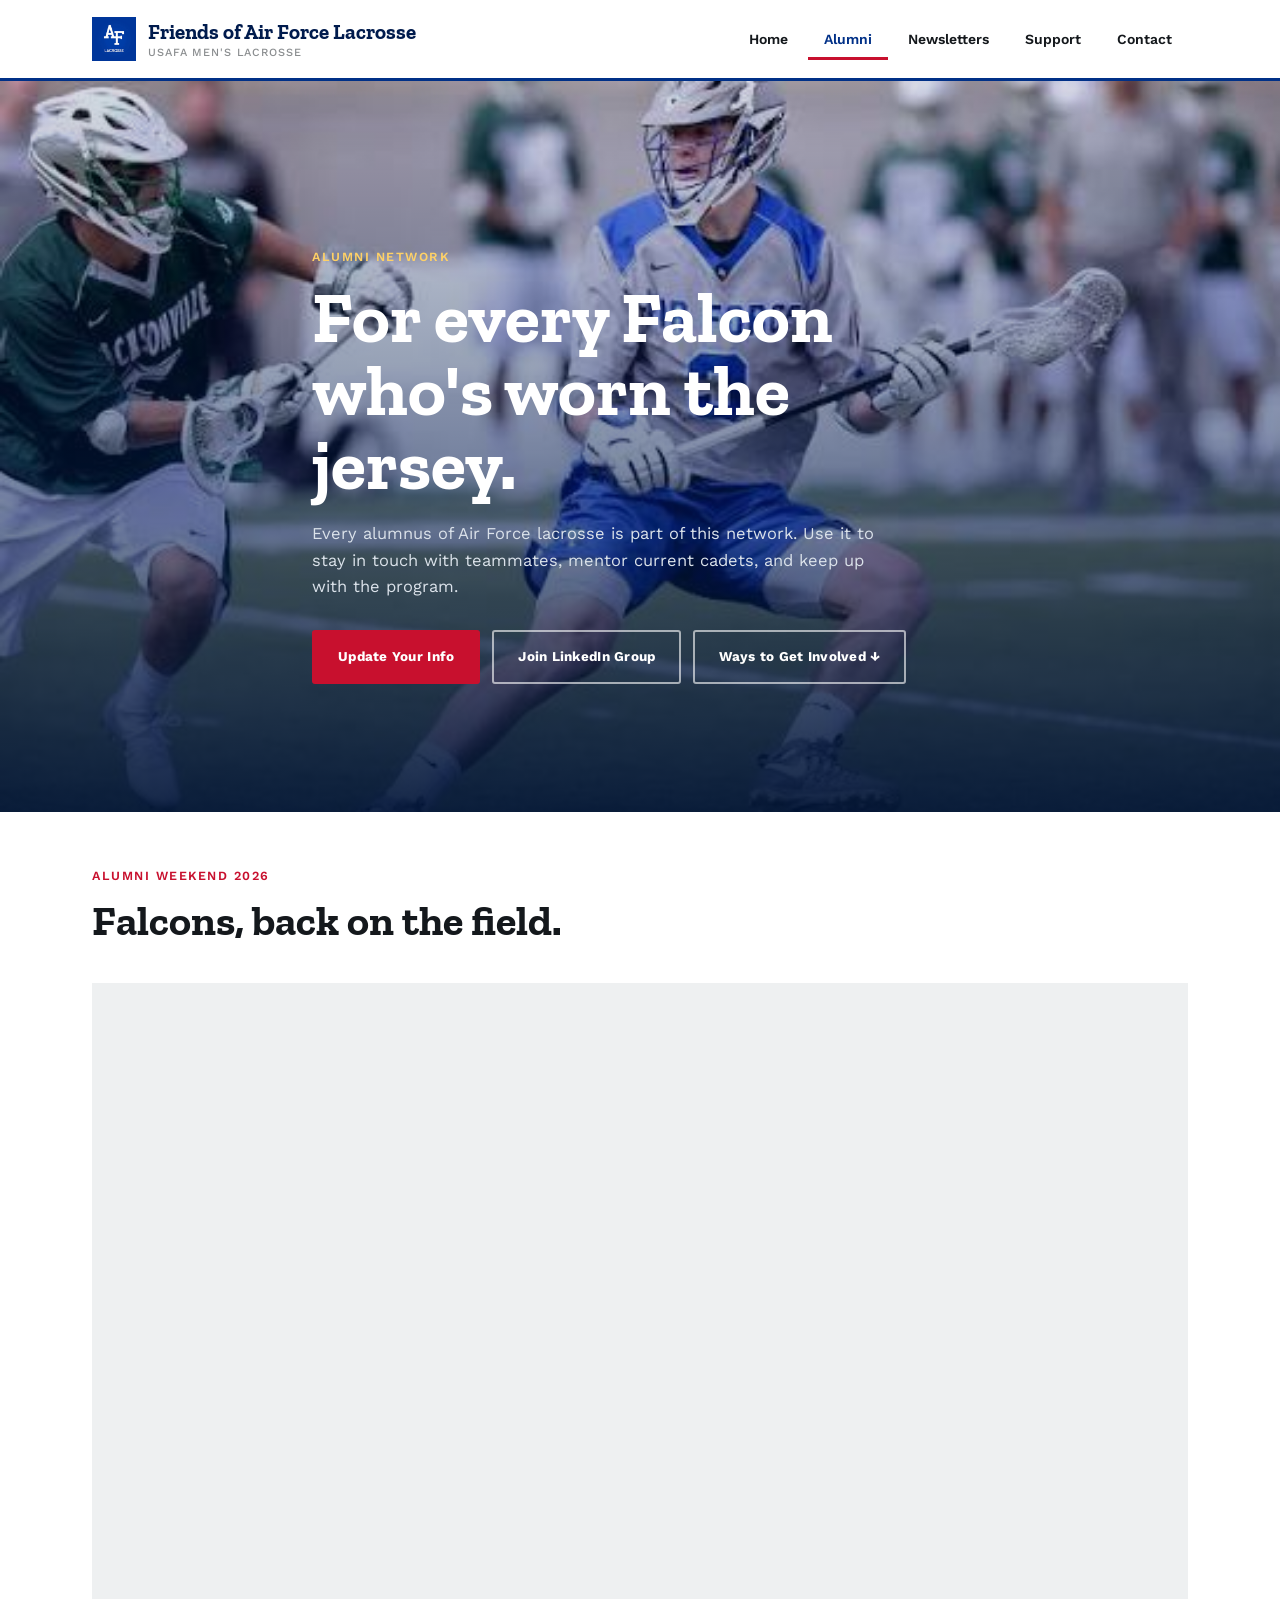
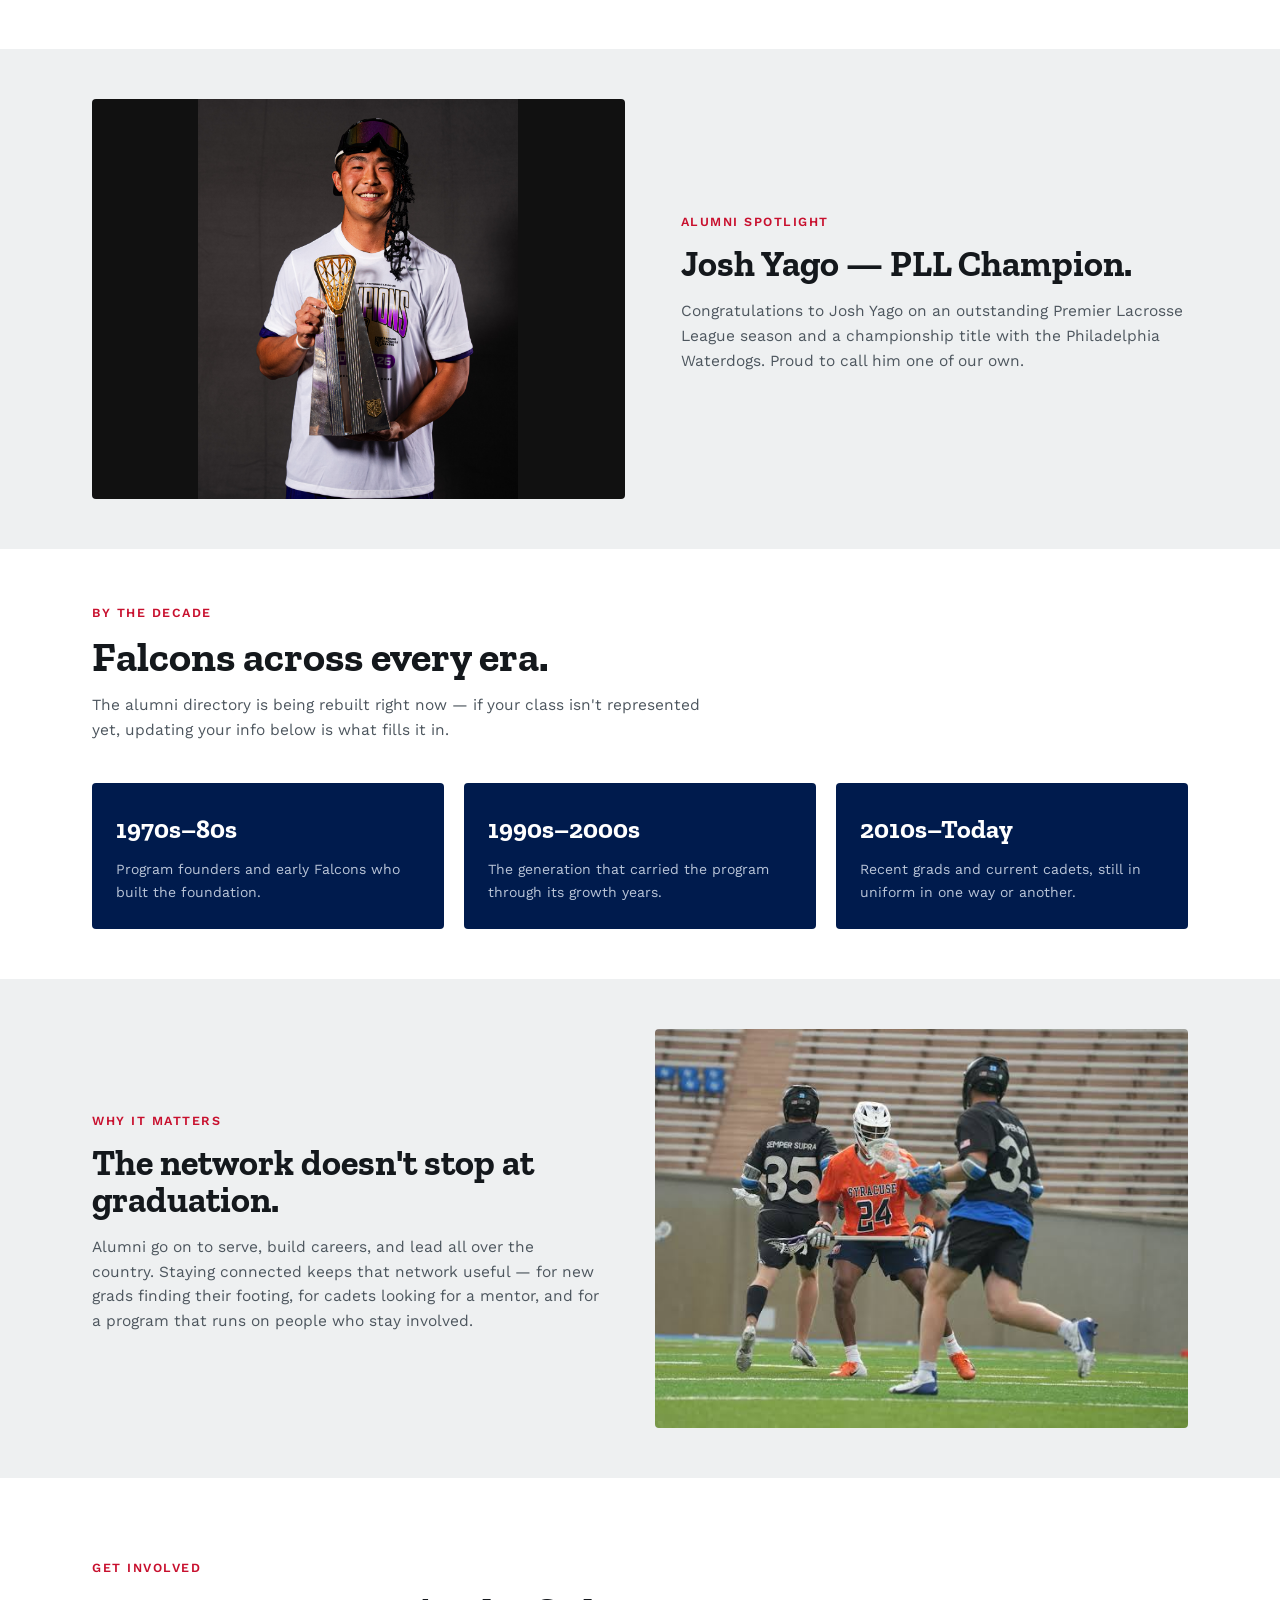
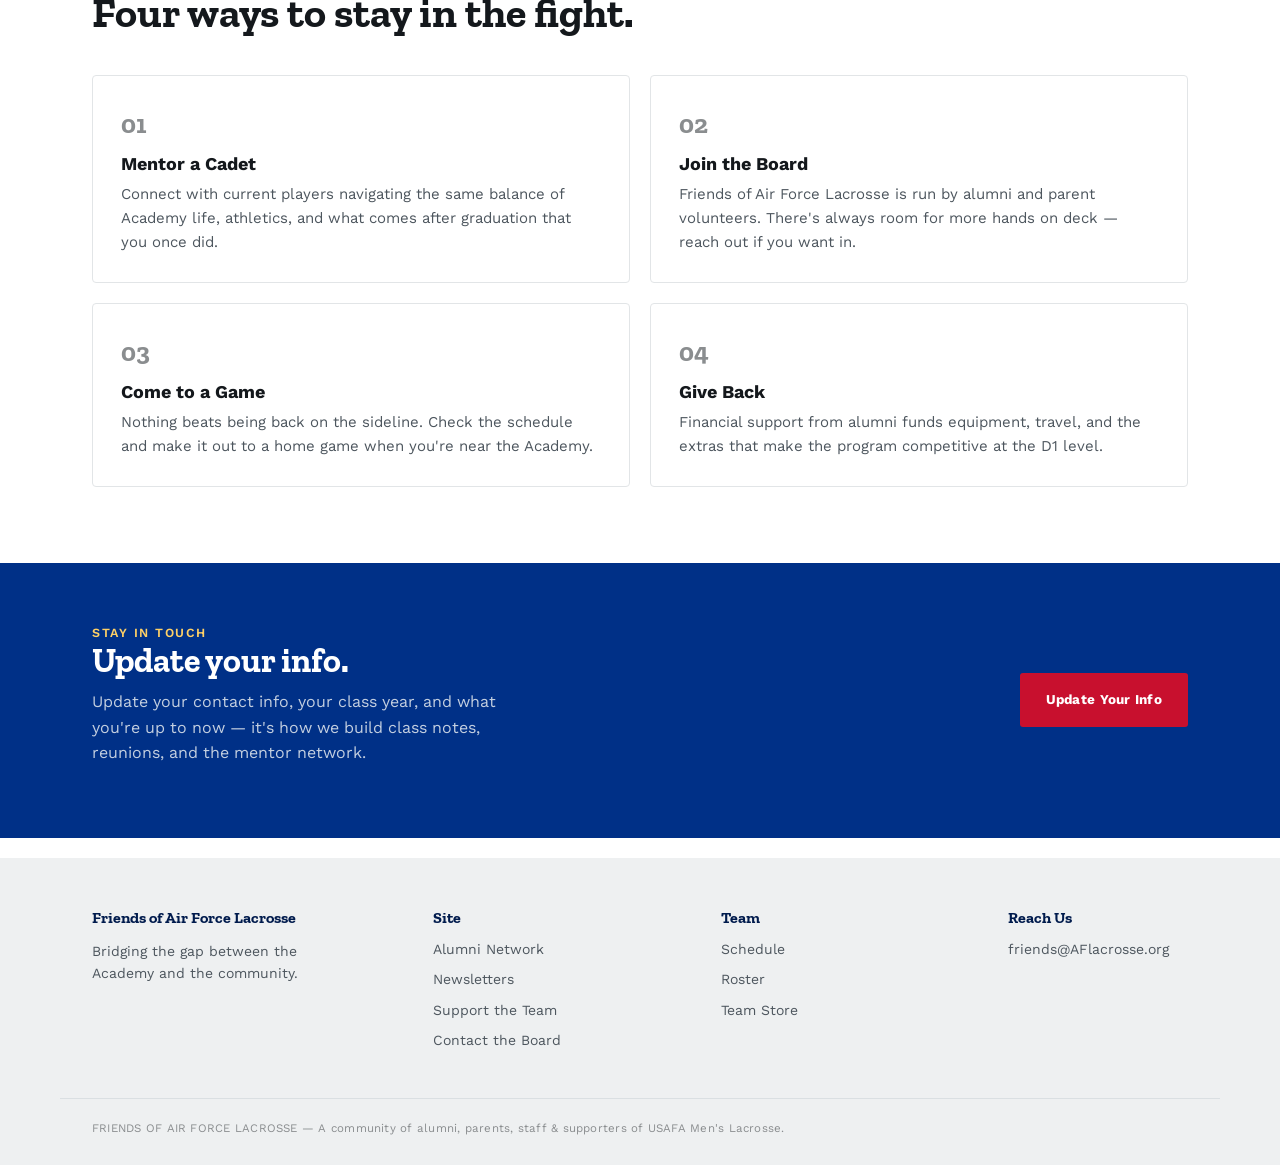
==== alumni.html @ 354eb0d3 "Update alumni.html" ====
<!DOCTYPE html>
<html lang="en">
<head>
<meta charset="UTF-8">
<meta name="viewport" content="width=device-width, initial-scale=1.0">
<title>Alumni Network — Friends of Air Force Lacrosse</title>
<meta property="og:image" content="https://aflacrosse.org/images/logo.png">
<meta property="og:title" content="Friends of Air Force Lacrosse">
<meta property="og:description" content="Connecting Air Force Lacrosse alumni through mentorship, networking, and team support.">
<meta property="og:url" content="https://aflacrosse.org">
<link rel="icon" type="image/png" href="https://aflacrosse.org/images/logo.png">
<link rel="stylesheet" href="styles.css">
</head>
<body>

<header class="site-header">
  <div class="wrap">
    <a class="brand" href="index.html">
      <img src="images/logo.png" alt="" class="logo-mark" onerror="this.style.display='none'">
      <span class="brand-stack">Friends of Air Force Lacrosse<span>USAFA Men's Lacrosse</span></span>
    </a>
    <nav class="primary-nav">
      <ul>
        <li><a href="index.html">Home</a></li>
        <li><a href="alumni.html" class="active">Alumni</a></li>
        <li><a href="newsletters.html">Newsletters</a></li>
        <li><a href="support.html">Support</a></li>
        <li><a href="contact.html">Contact</a></li>
      </ul>
    </nav>
  </div>
</header>

<section class="hero short photo-slot" style="background-image:url('images/alumni-hero.jpg')">
  <div class="wrap">
    <div class="eyebrow">Alumni Network</div>
    <h1>For every Falcon who's worn the jersey.</h1>
    <p class="lede">Every alumnus of Air Force lacrosse is part of this network. Use it to stay in touch with teammates, mentor current cadets, and keep up with the program.</p>
    <div class="cta-row">
      <a class="btn btn-red" href="https://docs.google.com/forms/d/e/1FAIpQLSePiJ7IySUMA0wKoG1S85j4hOxcoBVhry3T7ZycATiRIyYUHA/viewform?usp=header" target="_blank" rel="noopener">Update Your Info</a>
      <a class="btn btn-outline-white" href="https://www.linkedin.com/groups/841567/" target="_blank" rel="noopener">Join LinkedIn Group</a>
      <a class="btn btn-outline-white" href="#get-involved">Ways to Get Involved &darr;</a>
    </div>
  </div>
</section>
<section class="tight">
  <div class="wrap">
    <div class="section-head">
      <span class="eyebrow">Alumni Weekend 2026</span>
      <h2>Falcons, back on the field.</h2>
    </div>
    <div class="photo-slot" style="background-image:url('images/alumni-weekend-2026.jpg'); aspect-ratio:16/9;"></div>
  </div>
</section>
<section class="bg-tint tight">
  <div class="wrap">
    <div class="split">
      <div class="split-photo photo-slot" style="background-image:url('images/josh-yago-pll-champion.jpg'); background-size:contain; background-repeat:no-repeat; background-position:center; background-color:#111;">
      </div>
      <div class="split-text">
        <span class="eyebrow">Alumni Spotlight</span>
        <h2>Josh Yago — PLL Champion.</h2>
        <p>Congratulations to Josh Yago on an outstanding Premier Lacrosse League season and a championship title with the Philadelphia Waterdogs. Proud to call him one of our own.</p>
      </div>
    </div>
  </div>
</section>

<section class="tight">
  <div class="wrap">
    <div class="section-head">
      <span class="eyebrow">By the Decade</span>
      <h2>Falcons across every era.</h2>
      <p>The alumni directory is being rebuilt right now &mdash; if your class isn't represented yet, updating your info below is what fills it in.</p>
    </div>
    <div class="grid-3">
      <div class="era-card"><div class="years">1970s&ndash;80s</div><p>Program founders and early Falcons who built the foundation.</p></div>
      <div class="era-card"><div class="years">1990s&ndash;2000s</div><p>The generation that carried the program through its growth years.</p></div>
      <div class="era-card"><div class="years">2010s&ndash;Today</div><p>Recent grads and current cadets, still in uniform in one way or another.</p></div>
    </div>
  </div>
</section>

<section class="bg-tint tight">
  <div class="wrap">
    <div class="split reverse">
      <div class="split-photo photo-slot" style="background-image:url('images/alumni-group.jpg')">
      </div>
      <div class="split-text">
        <span class="eyebrow">Why It Matters</span>
        <h2>The network doesn't stop at graduation.</h2>
        <p>Alumni go on to serve, build careers, and lead all over the country. Staying connected keeps that network useful &mdash; for new grads finding their footing, for cadets looking for a mentor, and for a program that runs on people who stay involved.</p>
      </div>
    </div>
  </div>
</section>

<section id="get-involved">
  <div class="wrap">
    <div class="section-head">
      <span class="eyebrow">Get Involved</span>
      <h2>Four ways to stay in the fight.</h2>
    </div>
    <div class="grid-2">
      <div class="card">
        <div class="num">01</div>
        <h3>Mentor a Cadet</h3>
        <p>Connect with current players navigating the same balance of Academy life, athletics, and what comes after graduation that you once did.</p>
      </div>
      <div class="card">
        <div class="num">02</div>
        <h3>Join the Board</h3>
        <p>Friends of Air Force Lacrosse is run by alumni and parent volunteers. There's always room for more hands on deck &mdash; reach out if you want in.</p>
      </div>
      <div class="card">
        <div class="num">03</div>
        <h3>Come to a Game</h3>
        <p>Nothing beats being back on the sideline. Check the schedule and make it out to a home game when you're near the Academy.</p>
      </div>
      <div class="card">
        <div class="num">04</div>
        <h3>Give Back</h3>
        <p>Financial support from alumni funds equipment, travel, and the extras that make the program competitive at the D1 level.</p>
      </div>
    </div>
  </div>
</section>

<div class="callout-band">
  <div class="wrap">
    <div>
      <span class="eyebrow" style="color:#ffd166;">Stay In Touch</span>
      <h2>Update your info.</h2>
      <p>Update your contact info, your class year, and what you're up to now &mdash; it's how we build class notes, reunions, and the mentor network.</p>
    </div>
    <a class="btn btn-red" href="https://docs.google.com/forms/d/e/1FAIpQLSfqk5oxL9khqqcgLs_s6Z6rFY_RVcTEDiwqAPutmDB-NyzFqg/viewform?usp=publish-editor" target="_blank" rel="noopener">Update Your Info</a>
  </div>
</div>

<footer>
  <div class="wrap">
    <div class="col">
      <h3>Friends of Air Force Lacrosse</h3>
      <p style="font-size:14px; color:var(--ink-soft); max-width:26ch;">Bridging the gap between the Academy and the community.</p>
    </div>
    <div class="col">
      <h3>Site</h3>
      <a href="alumni.html">Alumni Network</a>
      <a href="newsletters.html">Newsletters</a>
      <a href="support.html">Support the Team</a>
      <a href="contact.html">Contact the Board</a>
    </div>
    <div class="col">
      <h3>Team</h3>
      <a href="https://goairforcefalcons.com/sports/mens-lacrosse/schedule" target="_blank" rel="noopener">Schedule</a>
      <a href="https://goairforcefalcons.com/sports/mens-lacrosse/roster" target="_blank" rel="noopener">Roster</a>
      <a href="https://bsnteamsports.com/shop/UnHAkoJujR" target="_blank" rel="noopener">Team Store</a>
    </div>
    <div class="col">
      <h3>Reach Us</h3>
      <a href="mailto:friends@AFlacrosse.org">friends@AFlacrosse.org</a>
    </div>
  </div>
  <div class="wrap foot-legal">FRIENDS OF AIR FORCE LACROSSE &mdash; A community of alumni, parents, staff &amp; supporters of USAFA Men's Lacrosse.</div>
</footer>

</body>
</html>
---- styles.css ----
/* ============================================================
   FRIENDS OF AIR FORCE LACROSSE — v2
   Real Falcons brand colors: Blue #003087 / Silver #8A8D8F
   Direction: photo-led editorial, heritage sports-program feel.
   Signature: full-bleed photography + bold slab-serif overlay,
   in place of the previous illustrated instrument-panel look.
   ============================================================ */

@import url('https://fonts.googleapis.com/css2?family=Zilla+Slab:wght@500;700;900&family=Work+Sans:wght@400;500;600;700&display=swap');

:root {
  --blue: #003087;
  --blue-deep: #001b4d;
  --silver: #8a8d8f;
  --silver-light: #eef0f1;
  --paper: #ffffff;
  --red: #c8102e;
  --ink: #14181c;
  --ink-soft: #4d565e;

  --display: 'Zilla Slab', serif;
  --body: 'Work Sans', sans-serif;

  --max: 1160px;
}

* { box-sizing: border-box; }
html { scroll-behavior: smooth; }
body {
  margin: 0;
  font-family: var(--body);
  color: var(--ink);
  background: var(--paper);
  line-height: 1.6;
}
a { color: inherit; text-decoration: none; }
img { max-width: 100%; display: block; }
.wrap { max-width: var(--max); margin: 0 auto; padding: 0 32px; }

h1, h2, h3 {
  font-family: var(--display);
  font-weight: 900;
  line-height: 1.02;
  margin: 0;
}

.eyebrow {
  font-family: var(--body);
  font-weight: 600;
  font-size: 12.5px;
  letter-spacing: 0.12em;
  text-transform: uppercase;
  color: var(--red);
}

/* ---------- photo slots ---------- */
/* Set the real photo like:
   <div class="photo-slot" style="background-image:url('images/hero-action.jpg')"> ... </div>
   The diagonal stripe fallback only shows until a real photo is added. */
.photo-slot {
  position: relative;
  background-repeat: no-repeat;
  background-size: cover;
  background-position: center;
  background-color: var(--silver-light);
  background-image: repeating-linear-gradient(135deg, #e4e7e9, #e4e7e9 14px, #eef0f1 14px, #eef0f1 28px);
}
.slot-tag {
  position: absolute;
  left: 14px;
  bottom: 14px;
  background: rgba(0,27,77,0.78);
  color: #fff;
  font-size: 11px;
  font-weight: 500;
  letter-spacing: 0.03em;
  padding: 5px 10px;
  border-radius: 3px;
  pointer-events: none;
}

/* ---------- header ---------- */
.site-header {
  background: var(--paper);
  border-bottom: 3px solid var(--blue);
  position: sticky;
  top: 0;
  z-index: 40;
}
.site-header .wrap {
  display: flex;
  align-items: center;
  justify-content: space-between;
  height: 78px;
}
.brand {
  display: flex;
  align-items: center;
  gap: 12px;
  color: var(--blue-deep);
}
.logo-mark { height: 44px; width: auto; display: block; }
.brand-stack {
  font-family: var(--display);
  font-weight: 900;
  font-size: 21px;
  display: flex;
  flex-direction: column;
  line-height: 1;
}
.brand-stack span {
  font-family: var(--body);
  font-weight: 500;
  font-size: 11px;
  color: var(--silver);
  letter-spacing: 0.08em;
  text-transform: uppercase;
  margin-top: 5px;
}
nav.primary-nav ul {
  list-style: none;
  display: flex;
  gap: 4px;
  margin: 0;
  padding: 0;
}
nav.primary-nav a {
  font-family: var(--body);
  font-weight: 600;
  font-size: 14px;
  color: var(--ink);
  padding: 10px 16px;
  border-bottom: 3px solid transparent;
  transition: color .15s ease, border-color .15s ease;
}
nav.primary-nav a:hover,
nav.primary-nav a.active {
  color: var(--blue);
  border-color: var(--red);
}
@media (max-width: 760px) {
  nav.primary-nav a { padding: 8px 9px; font-size: 12.5px; }
}
@media (max-width: 620px) {
  .site-header .wrap { flex-wrap: wrap; height: auto; padding: 16px 22px; gap: 10px; }
  nav.primary-nav ul { flex-wrap: wrap; }
}

/* ---------- hero (full-bleed photo poster) ---------- */
.hero {
  position: relative;
  min-height: 560px;
  display: flex;
  align-items: flex-end;
  color: #fff;
}
.hero::after {
  content: "";
  position: absolute; inset: 0;
  background: linear-gradient(180deg, rgba(0,27,77,0.15) 0%, rgba(0,27,77,0.55) 60%, rgba(0,20,55,0.92) 100%);
}
.hero .wrap { position: relative; z-index: 2; padding-bottom: 52px; padding-top: 90px; }
.hero .eyebrow { color: #ffd166; }
.hero h1 {
  font-size: clamp(38px, 6.2vw, 72px);
  max-width: 16ch;
  color: #fff;
  margin-top: 14px;
}
.hero .lede {
  font-family: var(--body);
  font-weight: 400;
  font-size: 16.5px;
  color: #dbe2ea;
  max-width: 58ch;
  margin: 20px 0 30px;
}
.hero.short { min-height: 380px; }

.cta-row { display: flex; flex-wrap: wrap; gap: 12px; }
.btn {
  font-family: var(--body);
  font-weight: 700;
  font-size: 13.5px;
  letter-spacing: 0.02em;
  padding: 14px 24px;
  border-radius: 3px;
  display: inline-flex;
  align-items: center;
  gap: 8px;
  border: 2px solid transparent;
  transition: transform .15s ease, background .15s ease, border-color .15s ease, color .15s ease;
}
.btn:hover { transform: translateY(-1px); }
.btn-red { background: var(--red); color: #fff; }
.btn-red:hover { background: #a80c24; }
.btn-outline-white { border-color: rgba(255,255,255,0.6); color: #fff; }
.btn-outline-white:hover { border-color: #fff; background: rgba(255,255,255,0.1); }
.btn-blue { background: var(--blue); color: #fff; }
.btn-blue:hover { background: var(--blue-deep); }
.btn-outline-blue { border-color: var(--blue); color: var(--blue); }
.btn-outline-blue:hover { background: var(--blue); color: #fff; }

/* ---------- fact strip ---------- */
.fact-strip { background: var(--blue-deep); color: #fff; }
.fact-strip .wrap {
  display: flex;
  flex-wrap: wrap;
  gap: 0;
  padding: 22px 32px;
}
.fact { flex: 1; min-width: 160px; padding: 6px 24px; border-left: 1px solid rgba(255,255,255,0.18); }
.fact:first-child { border-left: none; }
.fact b {
  display: block;
  font-family: var(--display);
  font-weight: 700;
  font-size: 15px;
  letter-spacing: 0.02em;
}
.fact span {
  font-size: 11.5px;
  color: #a9b6cc;
  letter-spacing: 0.06em;
  text-transform: uppercase;
}
@media (max-width: 700px) { .fact { border-left: none; flex: 1 1 45%; } }

/* ---------- sections ---------- */
section { padding: 76px 0; }
section.tight { padding: 50px 0; }
.section-head { margin-bottom: 40px; max-width: 62ch; }
.section-head h2 { font-size: clamp(28px, 4vw, 42px); margin-top: 12px; }
.section-head p { color: var(--ink-soft); margin-top: 14px; font-size: 15.5px; }
.bg-tint { background: var(--silver-light); }

/* ---------- editorial split (photo + text) ---------- */
.split {
  display: grid;
  grid-template-columns: 1.05fr 1fr;
  gap: 56px;
  align-items: center;
}
.split.reverse { grid-template-columns: 1fr 1.05fr; }
.split.reverse .split-photo { order: 2; }
.split-photo { aspect-ratio: 4/3; border-radius: 4px; overflow: hidden; }
.split-text .eyebrow { margin-bottom: 14px; display:block; }
.split-text h2 { font-size: clamp(26px, 3.4vw, 36px); margin-bottom: 16px; }
.split-text p { color: var(--ink-soft); font-size: 15.5px; margin: 0 0 12px; }
@media (max-width: 820px) {
  .split, .split.reverse { grid-template-columns: 1fr; }
  .split.reverse .split-photo { order: 0; }
}

/* ---------- photo grid ---------- */
.photo-grid { display: grid; grid-template-columns: repeat(3, 1fr); gap: 14px; }
.photo-grid .photo-slot { aspect-ratio: 4/5; border-radius: 4px; }
@media (max-width: 760px) { .photo-grid { grid-template-columns: 1fr 1fr; } }

/* ---------- newsletters (masthead list, not cards) ---------- */
.news-list { border-top: 2px solid var(--blue); }
.news-row {
  display: flex;
  align-items: baseline;
  gap: 24px;
  padding: 22px 0;
  border-bottom: 1px solid #e2e5e7;
  transition: background .15s ease;
}
.news-row:hover { background: var(--silver-light); }
.news-row .date {
  font-family: var(--body);
  font-weight: 600;
  font-size: 12px;
  letter-spacing: 0.06em;
  text-transform: uppercase;
  color: var(--silver);
  width: 140px;
  flex-shrink: 0;
}
.news-row h3 {
  font-family: var(--display);
  font-weight: 700;
  font-size: 21px;
  flex: 1;
}
.news-row .badge {
  font-family: var(--body);
  font-weight: 700;
  font-size: 10.5px;
  letter-spacing: 0.08em;
  background: var(--red);
  color: #fff;
  padding: 3px 8px;
  border-radius: 3px;
  margin-right: 10px;
}
.news-row .read {
  font-family: var(--body);
  font-weight: 600;
  font-size: 13px;
  color: var(--blue);
  flex-shrink: 0;
}
@media (max-width: 620px) {
  .news-row { flex-wrap: wrap; }
  .news-row .date { width: auto; }
}

/* ---------- cards ---------- */
.grid-3 { display: grid; grid-template-columns: repeat(3, 1fr); gap: 20px; }
.grid-2 { display: grid; grid-template-columns: 1fr 1fr; gap: 20px; }
@media (max-width: 820px) { .grid-3, .grid-2 { grid-template-columns: 1fr; } }
.card {
  background: #fff;
  border: 1px solid #e2e5e7;
  border-radius: 4px;
  padding: 28px;
}
.card .num {
  font-family: var(--display);
  font-weight: 900;
  font-size: 26px;
  color: var(--silver);
}
.card h3 {
  font-family: var(--body);
  font-weight: 700;
  font-size: 18px;
  margin: 10px 0 8px;
}
.card p { color: var(--ink-soft); font-size: 15px; margin: 0; }

.era-card {
  background: var(--blue-deep);
  color: #fff;
  border-radius: 4px;
  padding: 26px 24px;
}
.era-card .years { font-family: var(--display); font-weight: 900; font-size: 26px; }
.era-card p { color: #b9c5d8; font-size: 14px; margin: 8px 0 0; }

/* ---------- quicklinks ---------- */
.quicklinks .wrap { display: flex; flex-wrap: wrap; gap: 10px; padding: 24px 32px; }
.quicklinks { border-bottom: 1px solid #e2e5e7; }
.chip {
  font-family: var(--body);
  font-weight: 600;
  font-size: 13px;
  color: var(--blue-deep);
  padding: 9px 16px;
  border: 1.5px solid var(--blue);
  border-radius: 999px;
  transition: background .15s ease, color .15s ease;
}
.chip:hover { background: var(--blue); color: #fff; }

/* ---------- callout band ---------- */
.callout-band { background: var(--blue); color: #fff; }
.callout-band .wrap {
  padding: 56px 32px;
  display: flex;
  align-items: center;
  justify-content: space-between;
  gap: 30px;
  flex-wrap: wrap;
}
.callout-band h2 { font-size: clamp(24px, 3.4vw, 34px); max-width: 20ch; }
.callout-band p { color: #c3cfe0; margin-top: 10px; max-width: 44ch; }

/* ---------- footer ---------- */
footer { background: var(--silver-light); padding: 52px 0 28px; margin-top: 20px; }
footer .wrap { display: flex; justify-content: space-between; flex-wrap: wrap; gap: 30px; }
footer h3 {
  font-family: var(--display);
  font-weight: 700;
  color: var(--blue-deep);
  font-size: 16px;
  margin-bottom: 12px;
}
footer .col { min-width: 180px; }
footer a { color: var(--ink-soft); font-size: 14px; display: block; margin-bottom: 8px; }
footer a:hover { color: var(--red); }
.foot-legal {
  font-family: var(--body);
  font-size: 11.5px;
  color: var(--silver);
  margin-top: 38px;
  padding-top: 20px;
  border-top: 1px solid #dadfe2;
  letter-spacing: 0.02em;
}

.form-note {
  font-family: var(--body);
  font-size: 13px;
  color: var(--ink-soft);
  border-left: 3px solid var(--red);
  padding-left: 14px;
  margin: 18px 0;
}

@media (max-width: 640px) {
  section { padding: 54px 0; }
  .callout-band .wrap { flex-direction: column; align-items: flex-start; }
}
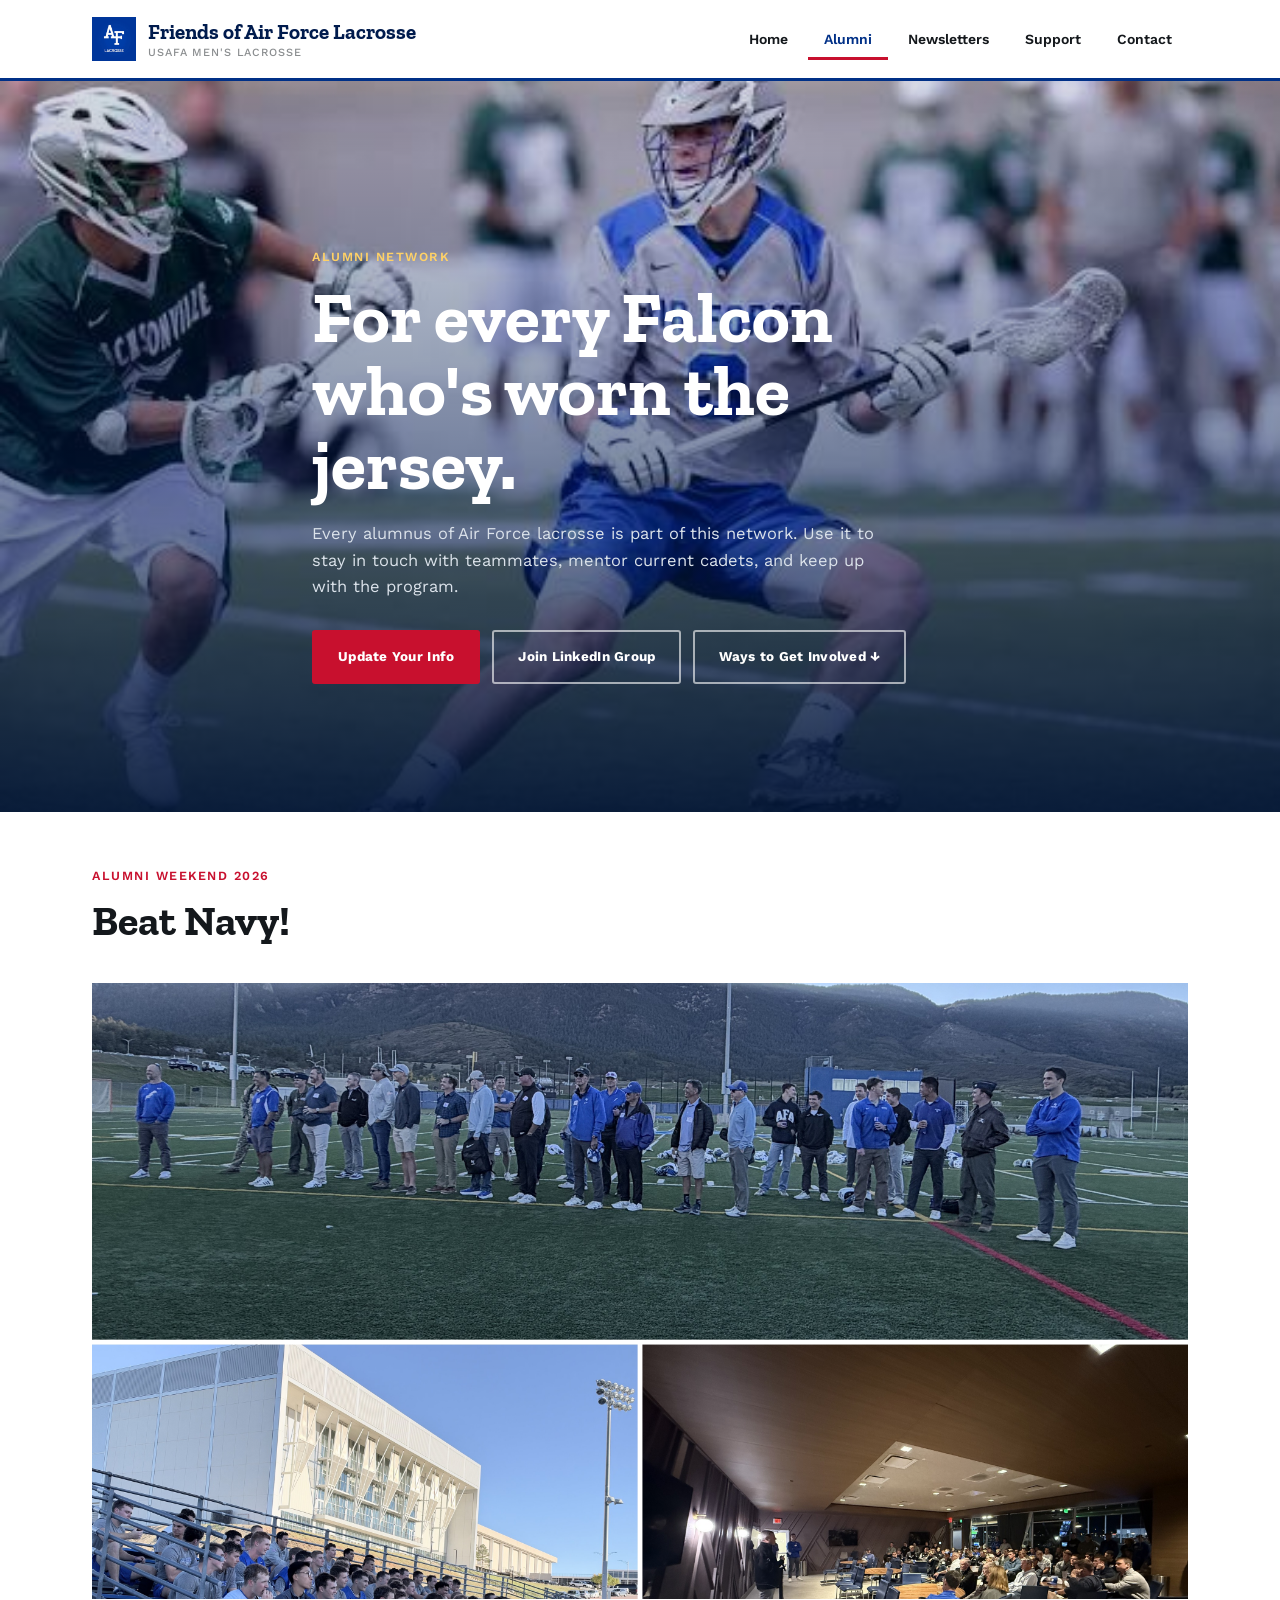
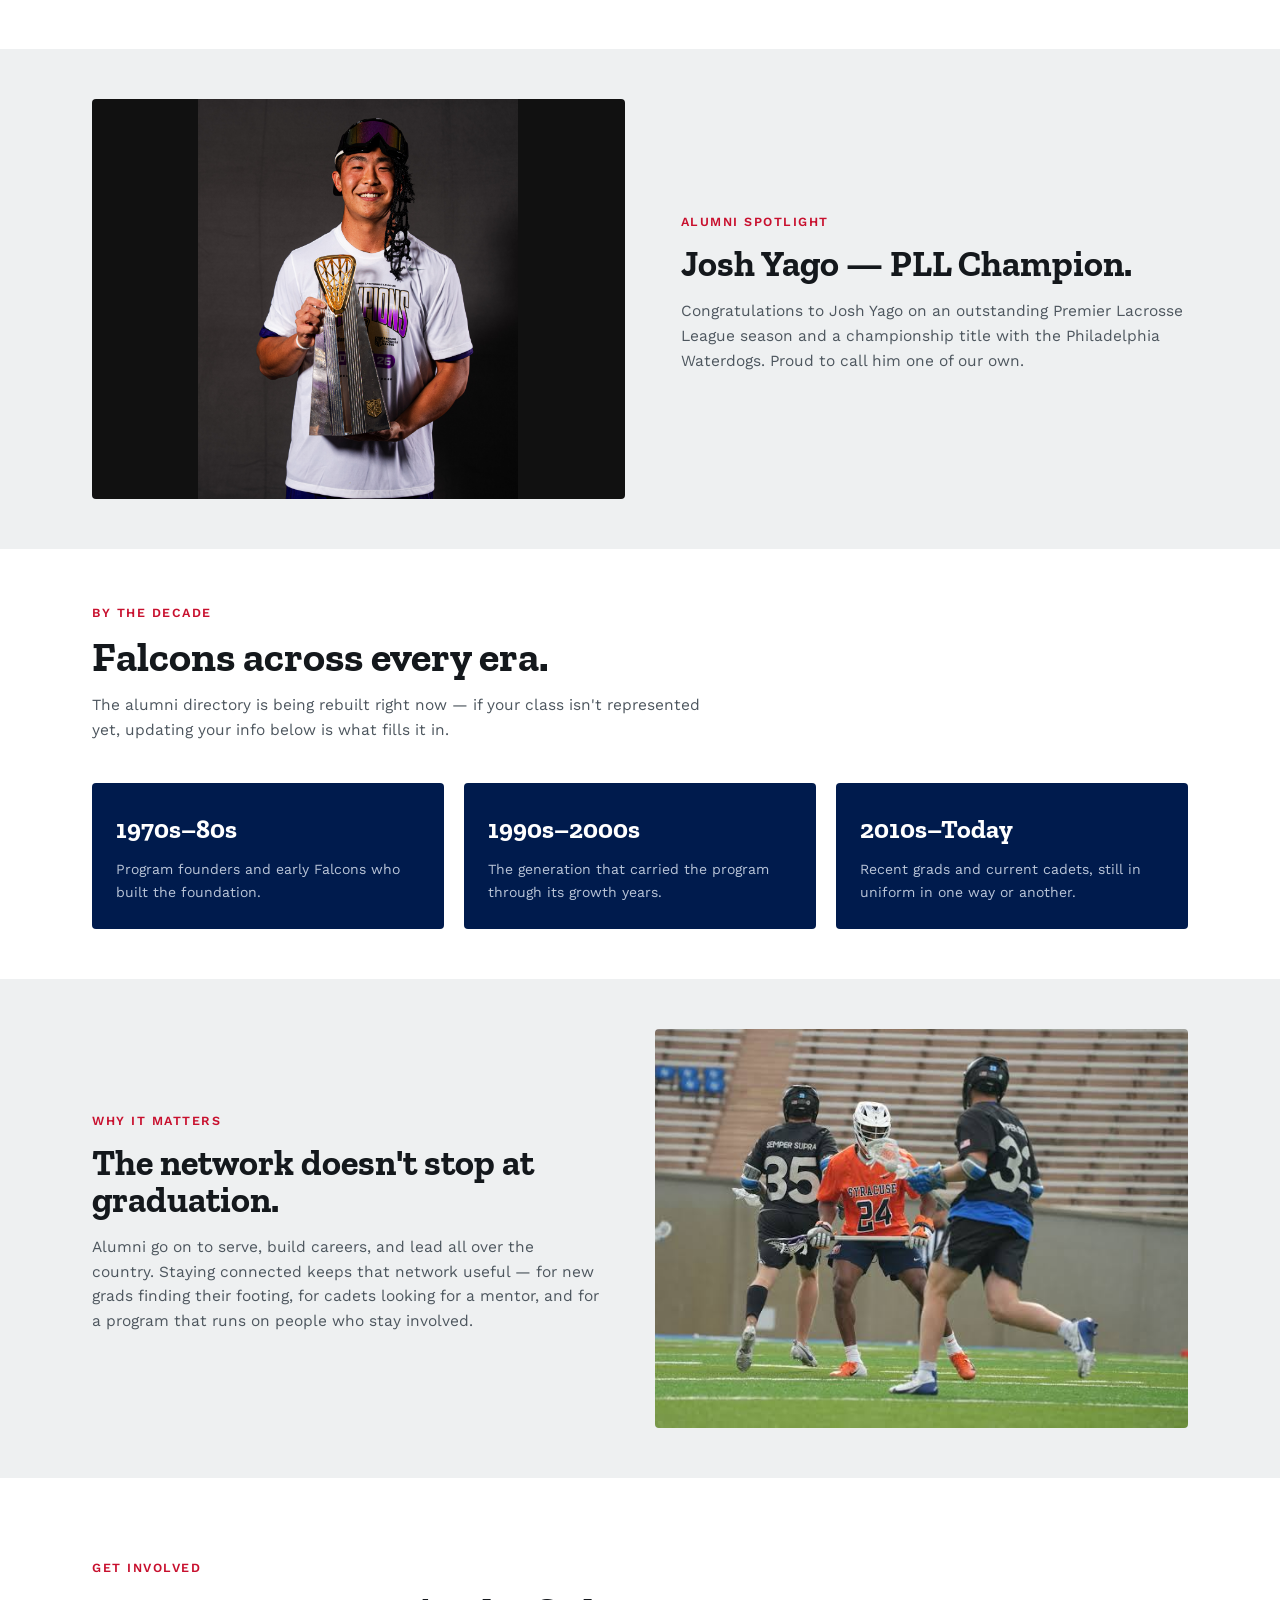
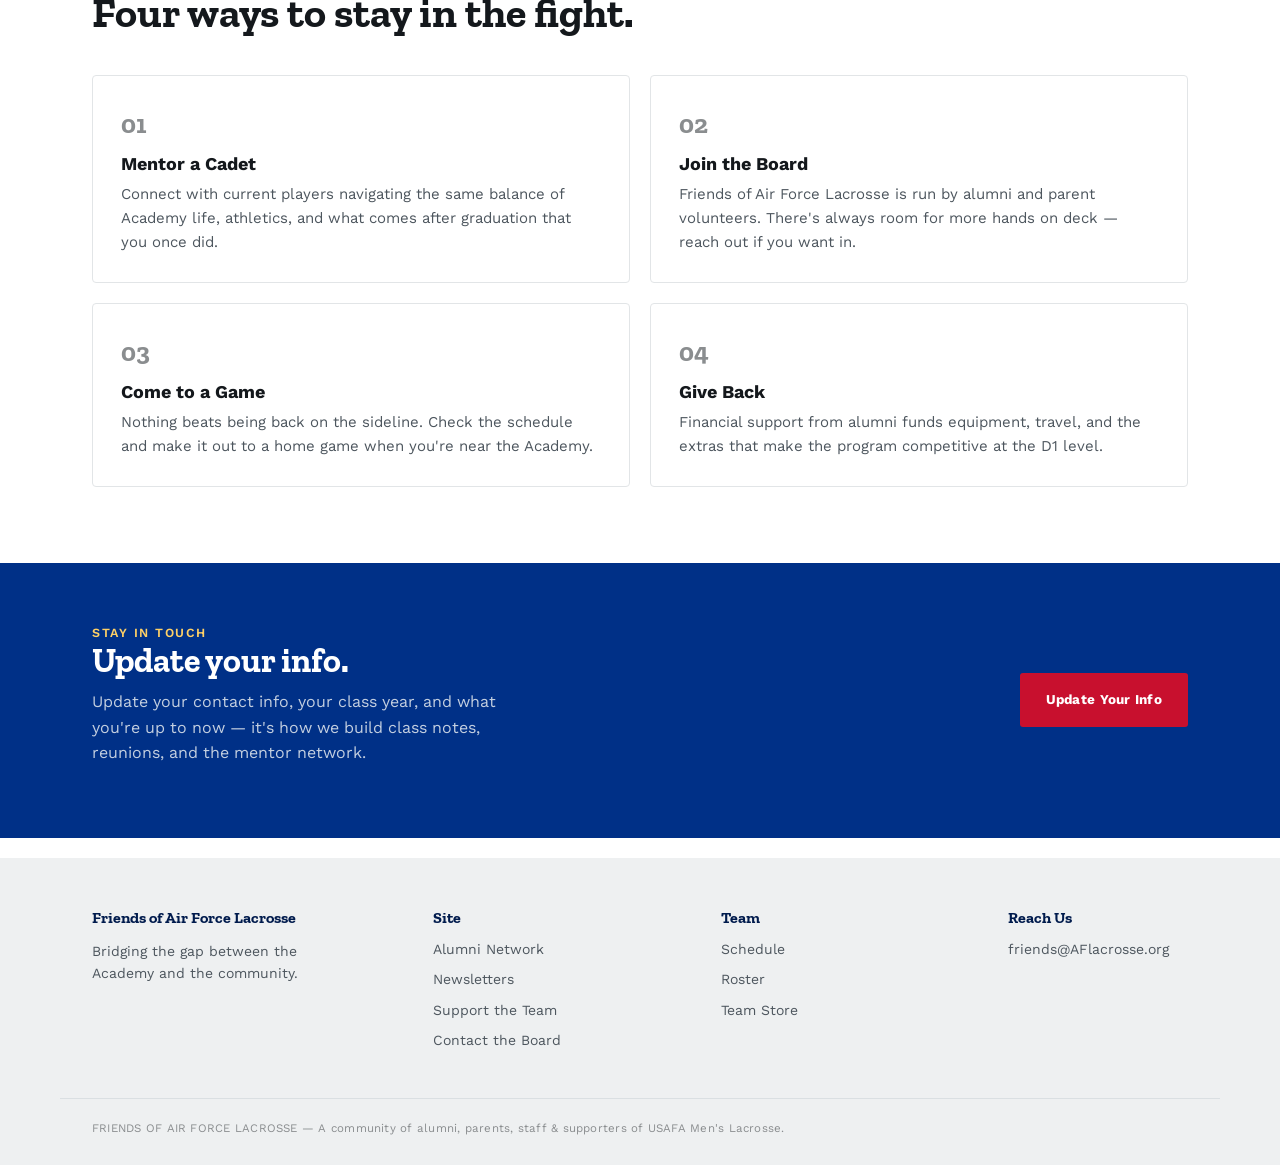
==== commit f1cb58d6: "Update alumni.html" ====
--- a/alumni.html
+++ b/alumni.html
@@ -47,9 +47,9 @@
   <div class="wrap">
     <div class="section-head">
       <span class="eyebrow">Alumni Weekend 2026</span>
-      <h2>Falcons, back on the field.</h2>
+      <h2>Beat Navy!</h2>
     </div>
-    <div class="photo-slot" style="background-image:url('images/alumni-weekend-2026.jpg'); aspect-ratio:16/9;"></div>
+    <div class="photo-slot" style="background-image:url('images/AF_Lacrosse_Alumni_Collage.jpg'); aspect-ratio:16/9;"></div>
   </div>
 </section>
 <section class="bg-tint tight">
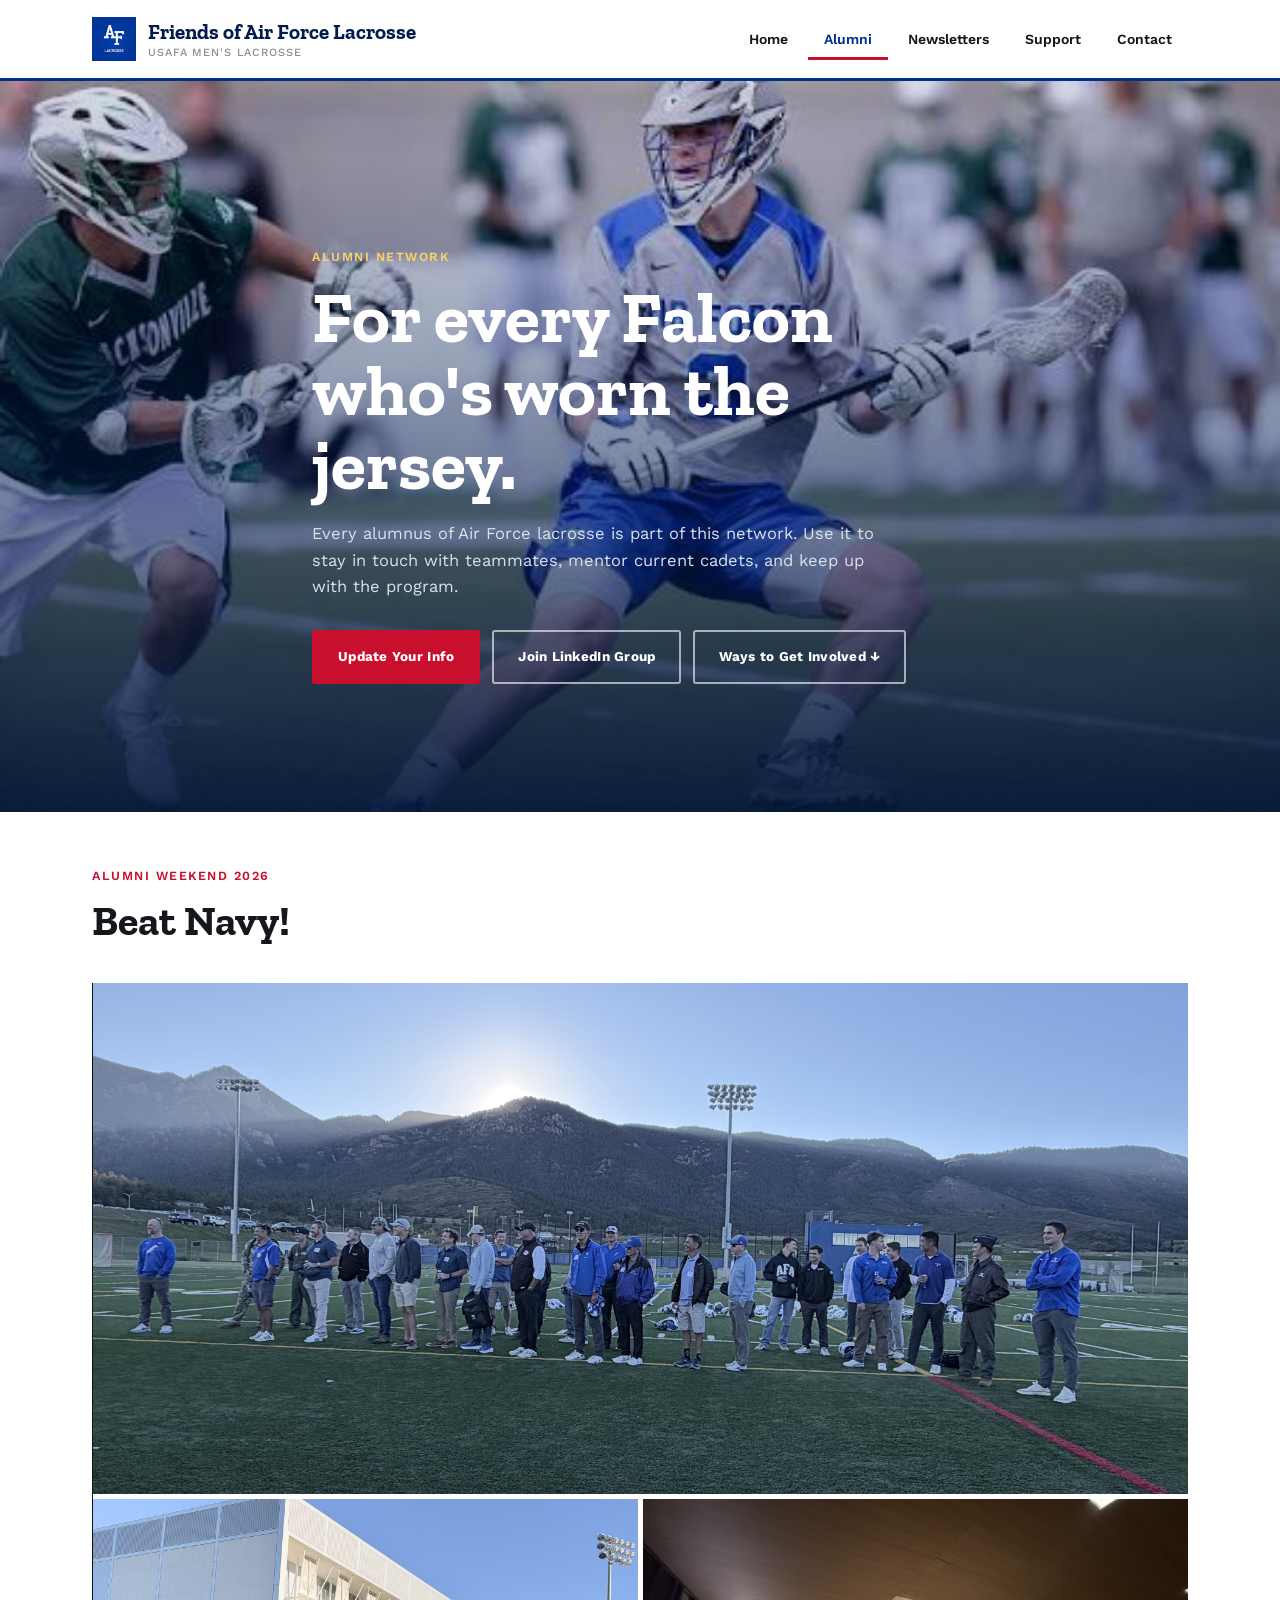
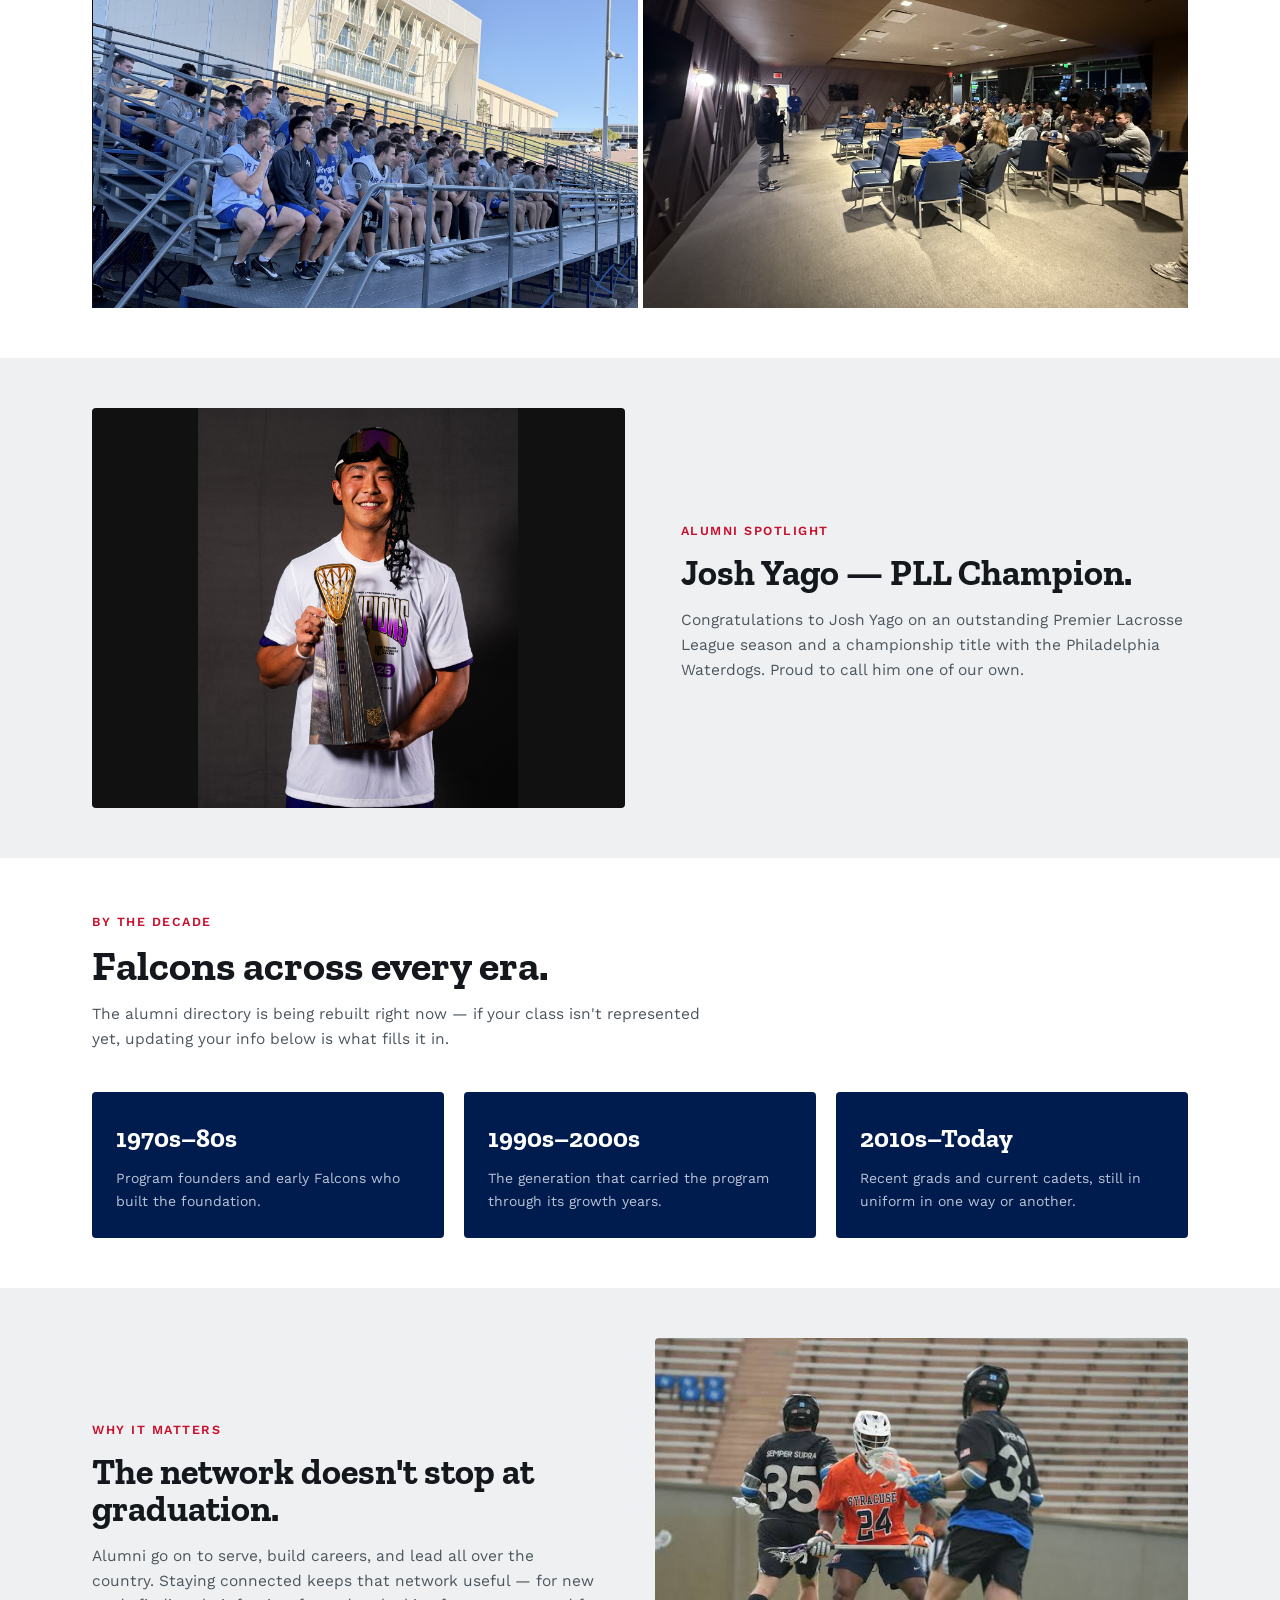
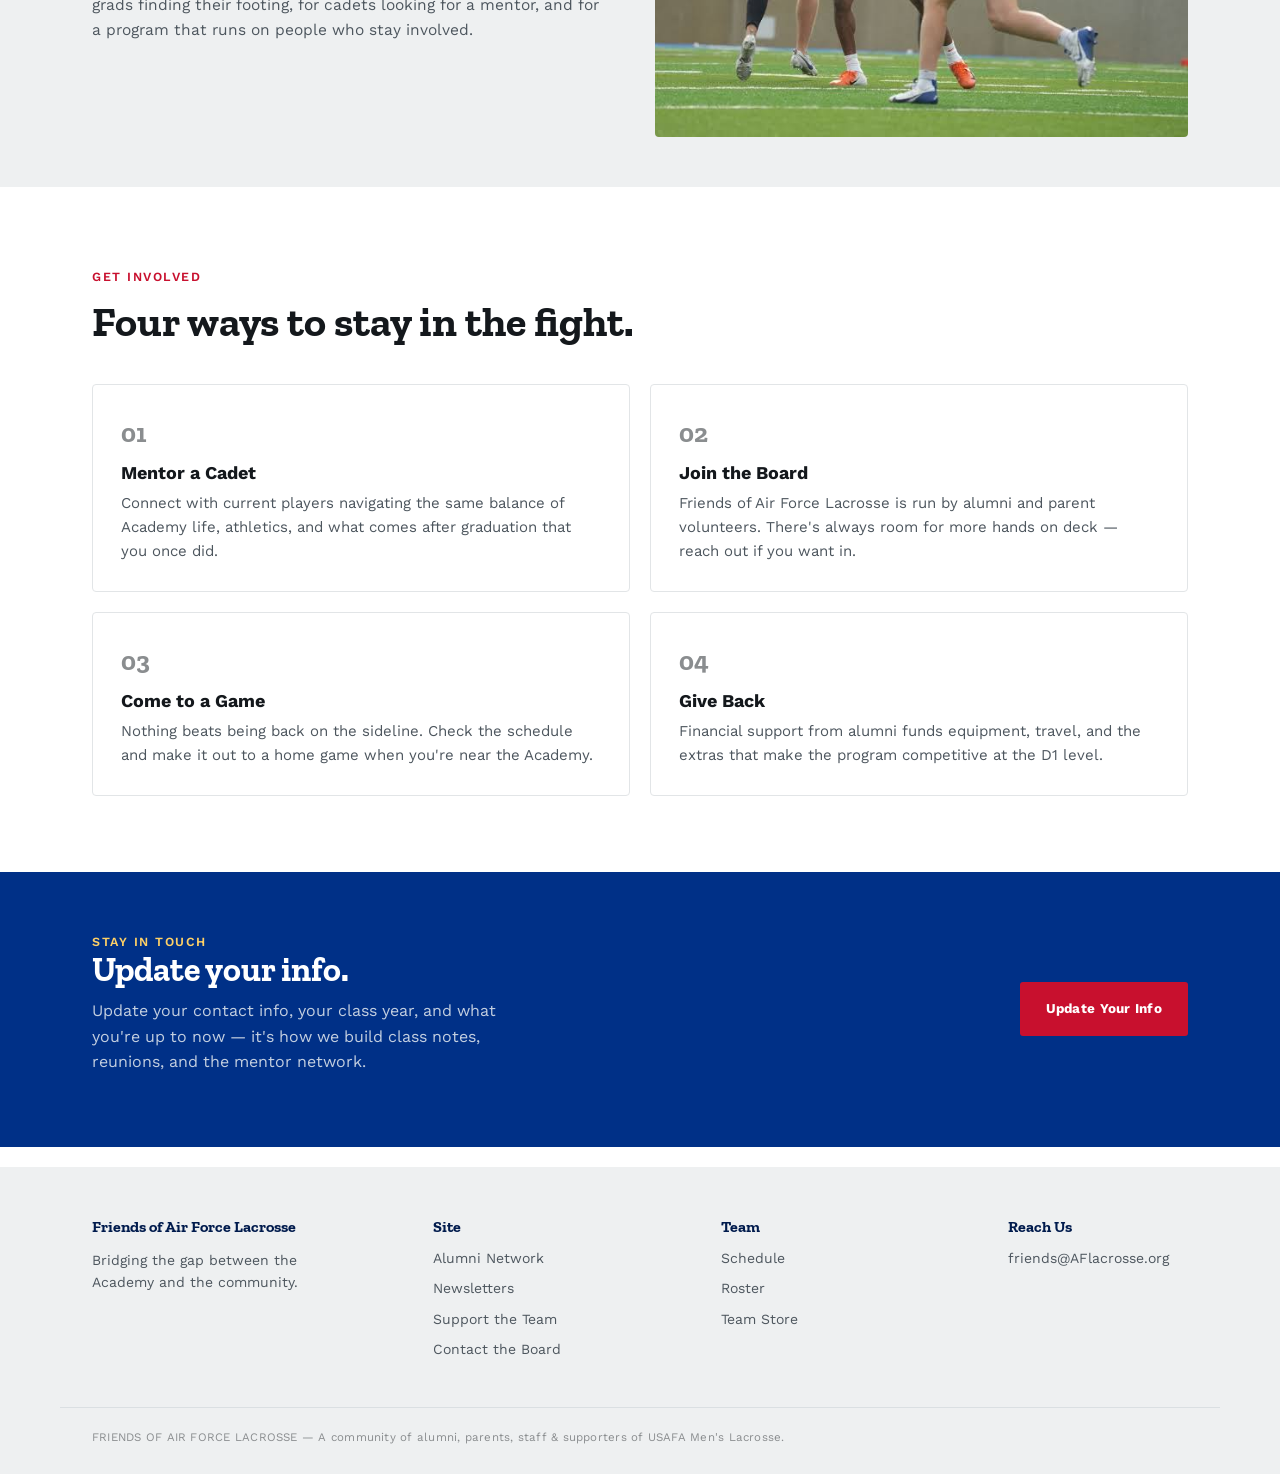
==== commit 5ea01f93: "Update alumni.html" ====
--- a/alumni.html
+++ b/alumni.html
@@ -49,7 +49,7 @@
       <span class="eyebrow">Alumni Weekend 2026</span>
       <h2>Beat Navy!</h2>
     </div>
-    <div class="photo-slot" style="background-image:url('images/AF_Lacrosse_Alumni_Collage.jpg'); aspect-ratio:16/9;"></div>
+    <div class="photo-slot" style="background-image:url('images/AF_Lacrosse_Alumni_Collage.jpg'); background-size:contain; background-repeat:no-repeat; background-position:center; background-color:#111; aspect-ratio:3600/3040;"></div>
   </div>
 </section>
 <section class="bg-tint tight">
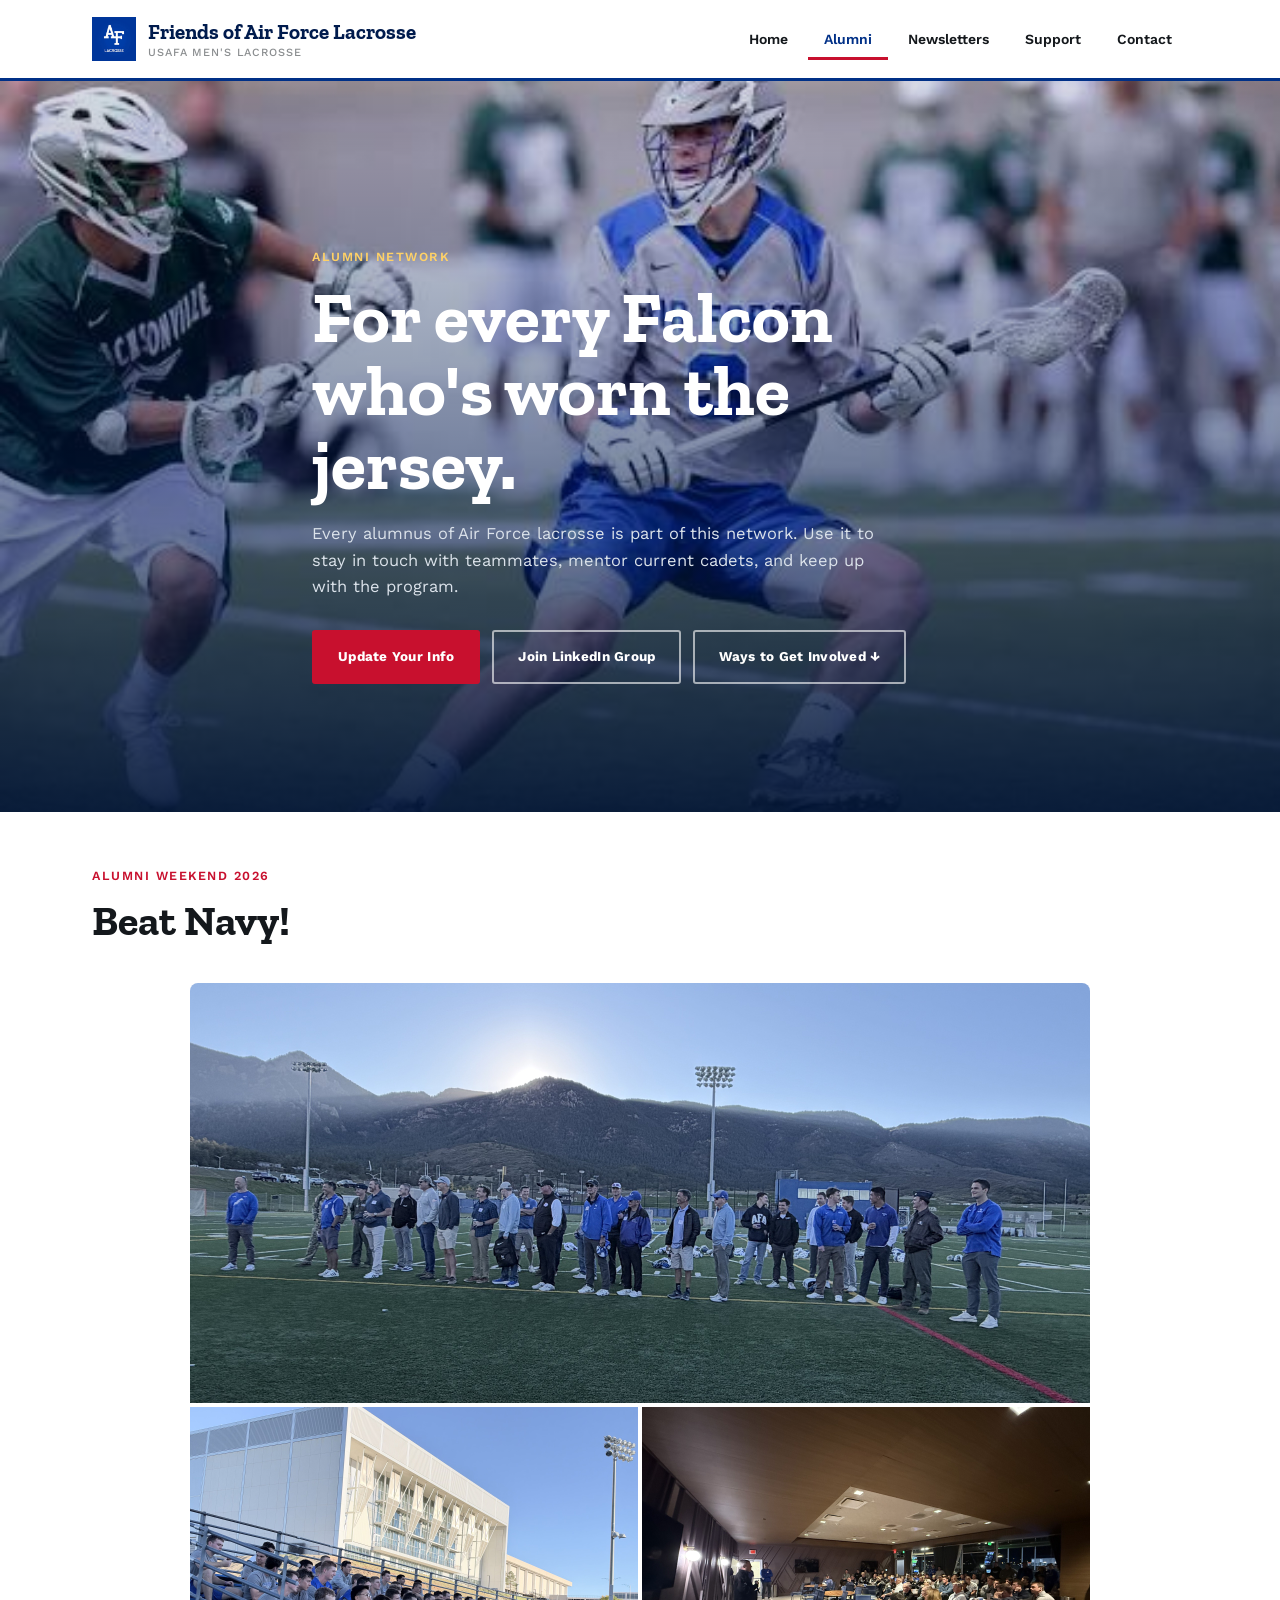
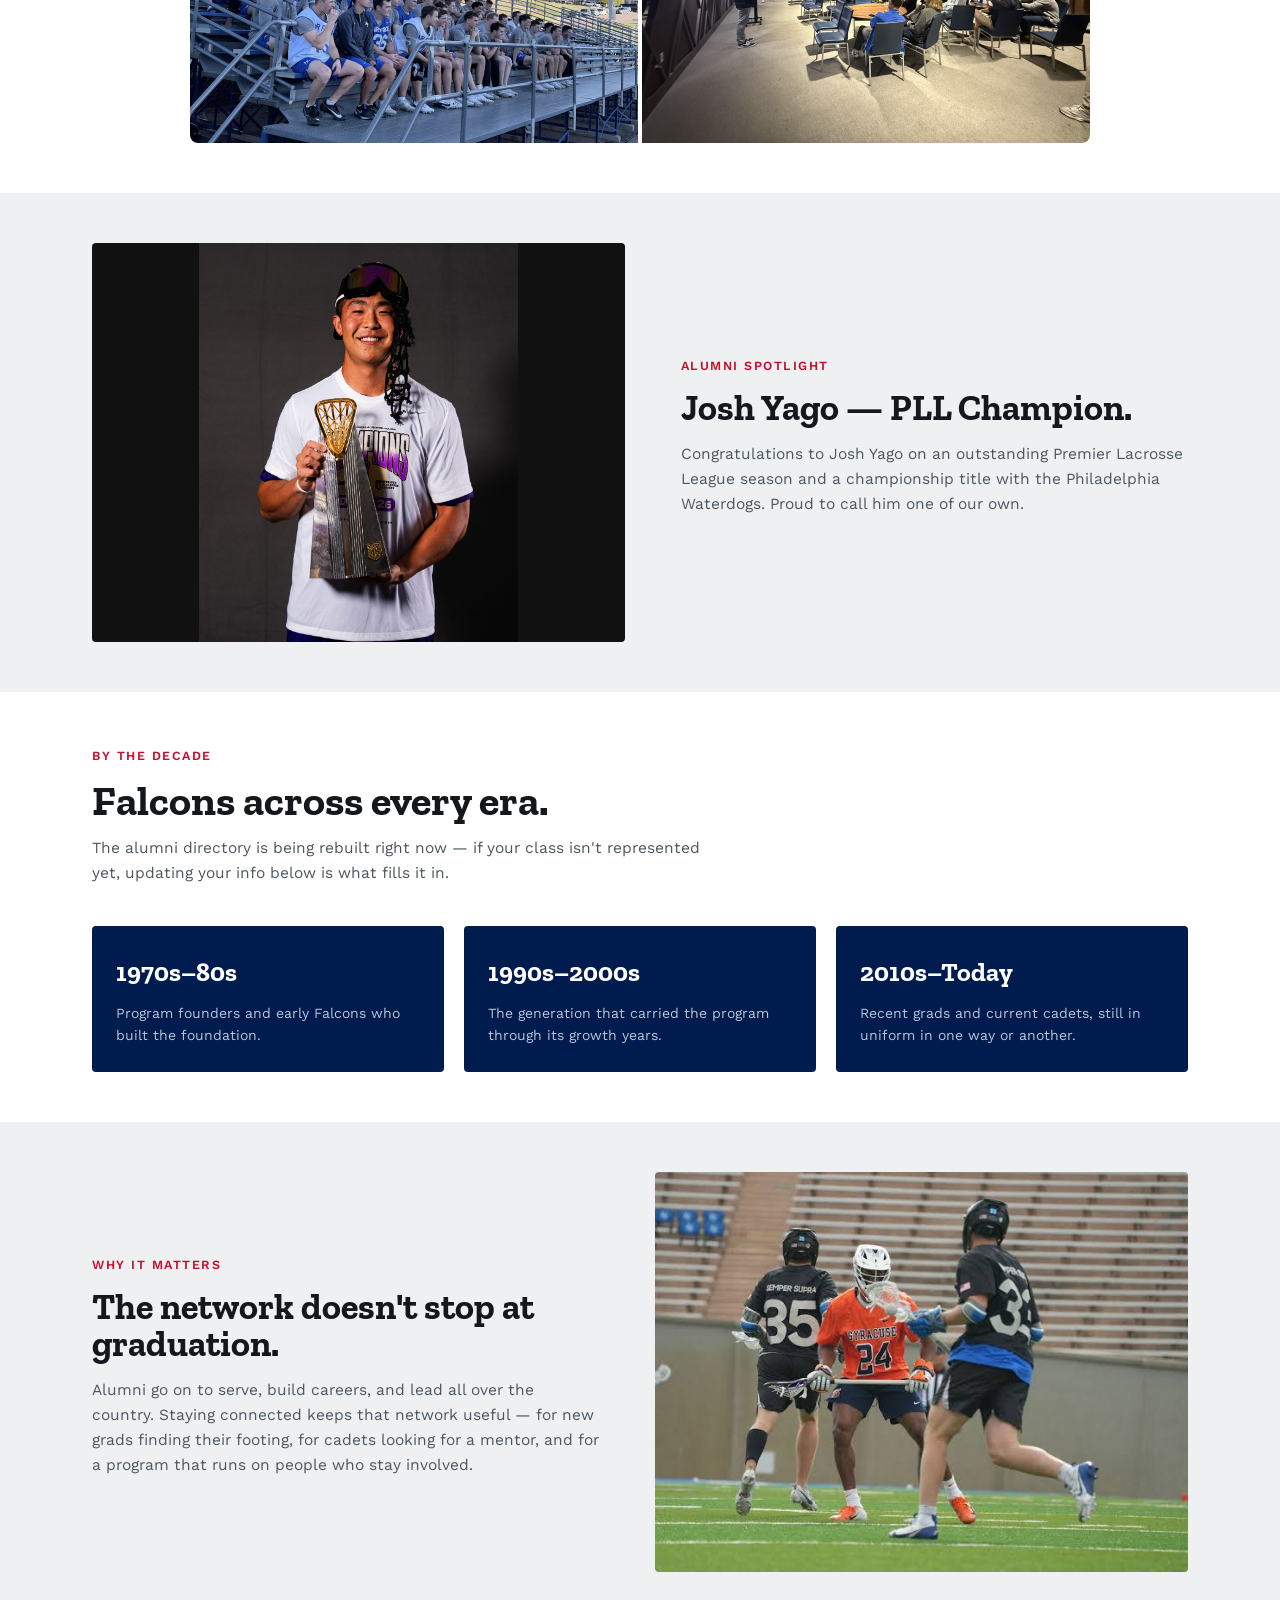
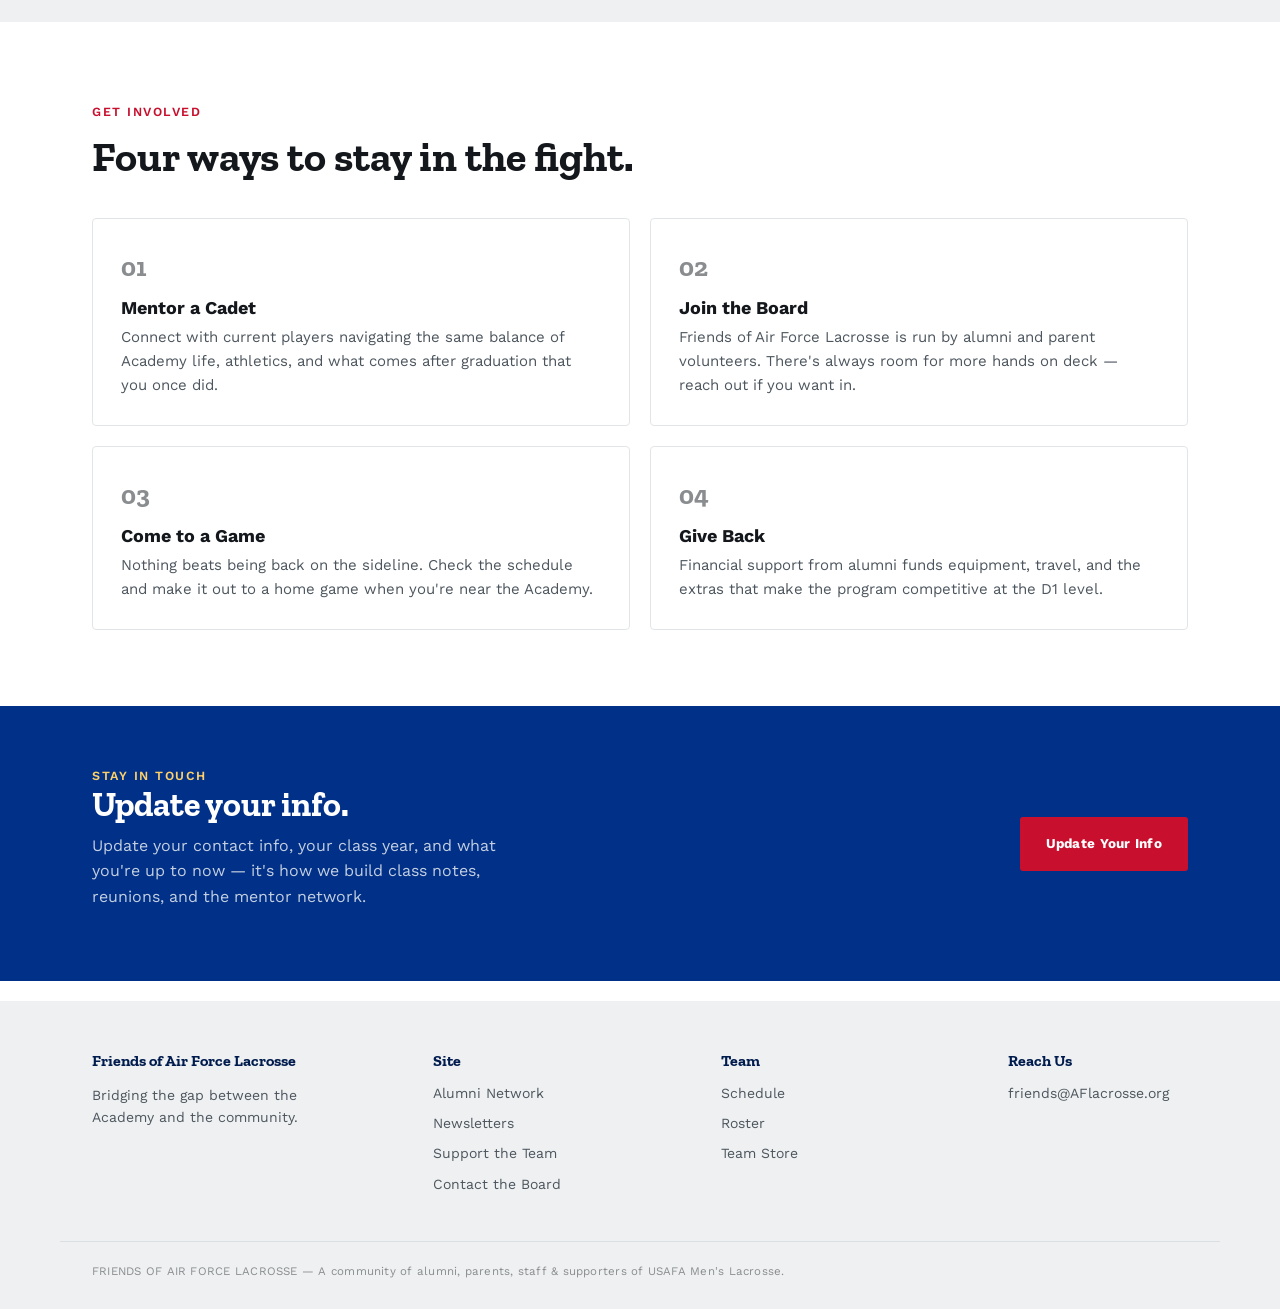
==== commit 03ff71e2: "Update alumni.html" ====
--- a/alumni.html
+++ b/alumni.html
@@ -43,15 +43,17 @@
     </div>
   </div>
 </section>
+
 <section class="tight">
   <div class="wrap">
     <div class="section-head">
       <span class="eyebrow">Alumni Weekend 2026</span>
       <h2>Beat Navy!</h2>
     </div>
-    <div class="photo-slot" style="background-image:url('images/AF_Lacrosse_Alumni_Collage.jpg'); background-size:contain; background-repeat:no-repeat; background-position:center; background-color:#111; aspect-ratio:3600/3040;"></div>
+    <img src="images/AF_Lacrosse_Alumni_Collage.jpg" alt="Alumni and current players at Air Force Lacrosse Alumni Weekend 2026" style="display:block; width:100%; max-width:900px; height:auto; margin:0 auto; border-radius:8px;">
   </div>
 </section>
+  
 <section class="bg-tint tight">
   <div class="wrap">
     <div class="split">
@@ -133,7 +135,7 @@
       <h2>Update your info.</h2>
       <p>Update your contact info, your class year, and what you're up to now &mdash; it's how we build class notes, reunions, and the mentor network.</p>
     </div>
-    <a class="btn btn-red" href="https://docs.google.com/forms/d/e/1FAIpQLSfqk5oxL9khqqcgLs_s6Z6rFY_RVcTEDiwqAPutmDB-NyzFqg/viewform?usp=publish-editor" target="_blank" rel="noopener">Update Your Info</a>
+    <a class="btn btn-red" href="https://docs.google.com/forms/d/e/1FAIpQLSePiJ7IySUMA0wKoG1S85j4hOxcoBVhry3T7ZycATiRIyYUHA/viewform?usp=header" target="_blank" rel="noopener">Update Your Info</a>
   </div>
 </div>
 
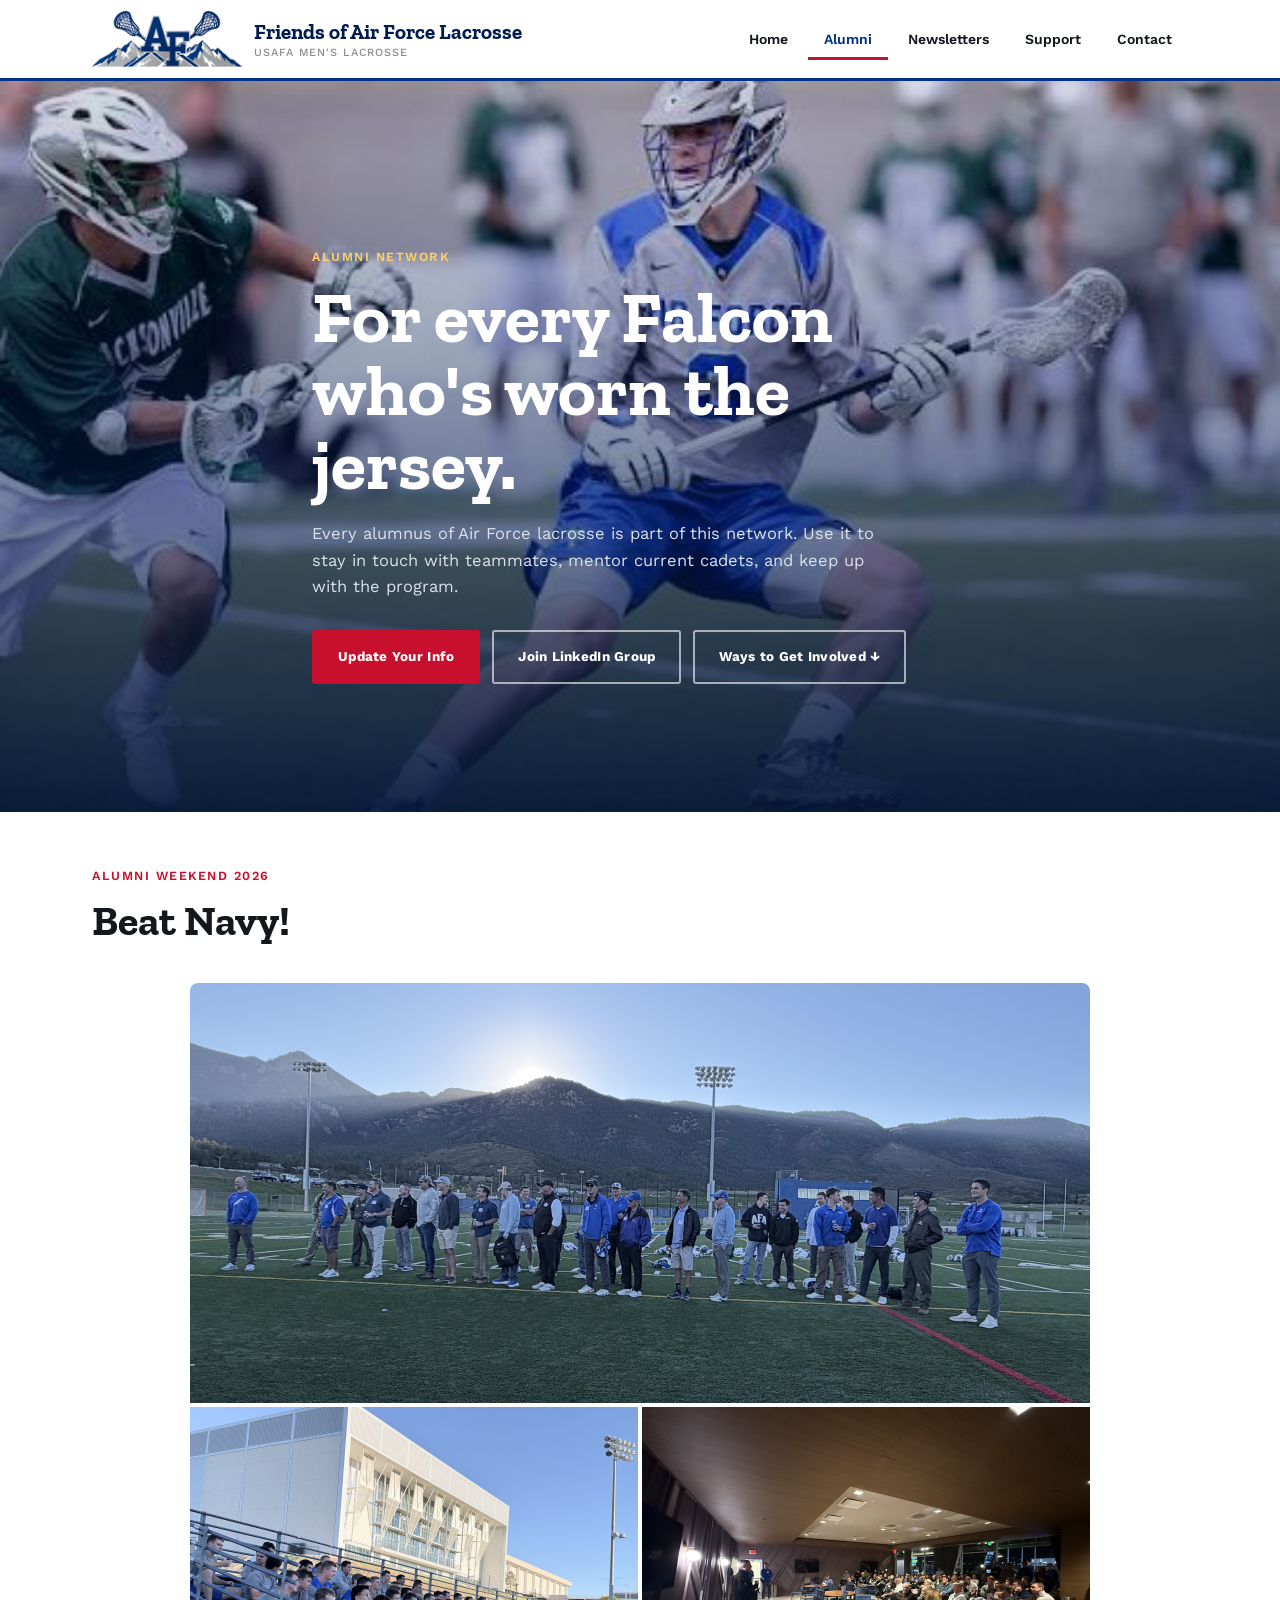
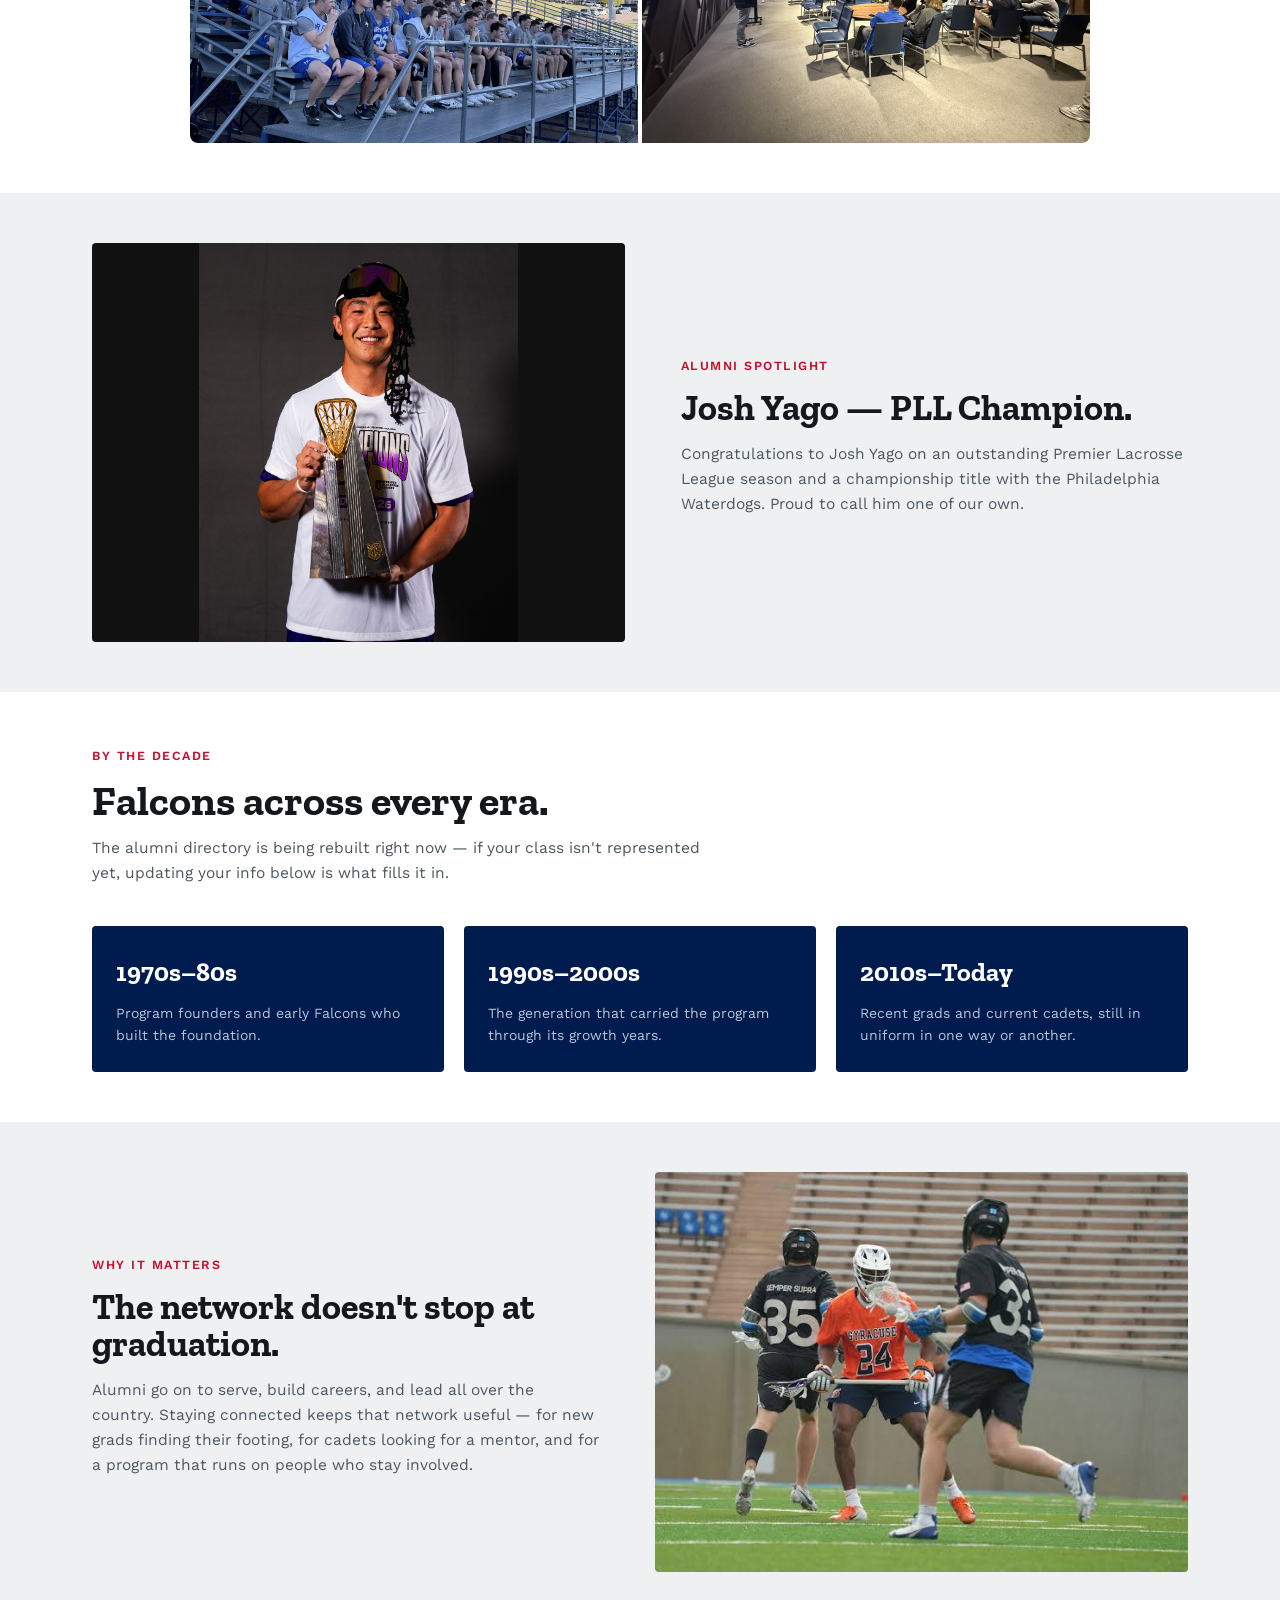
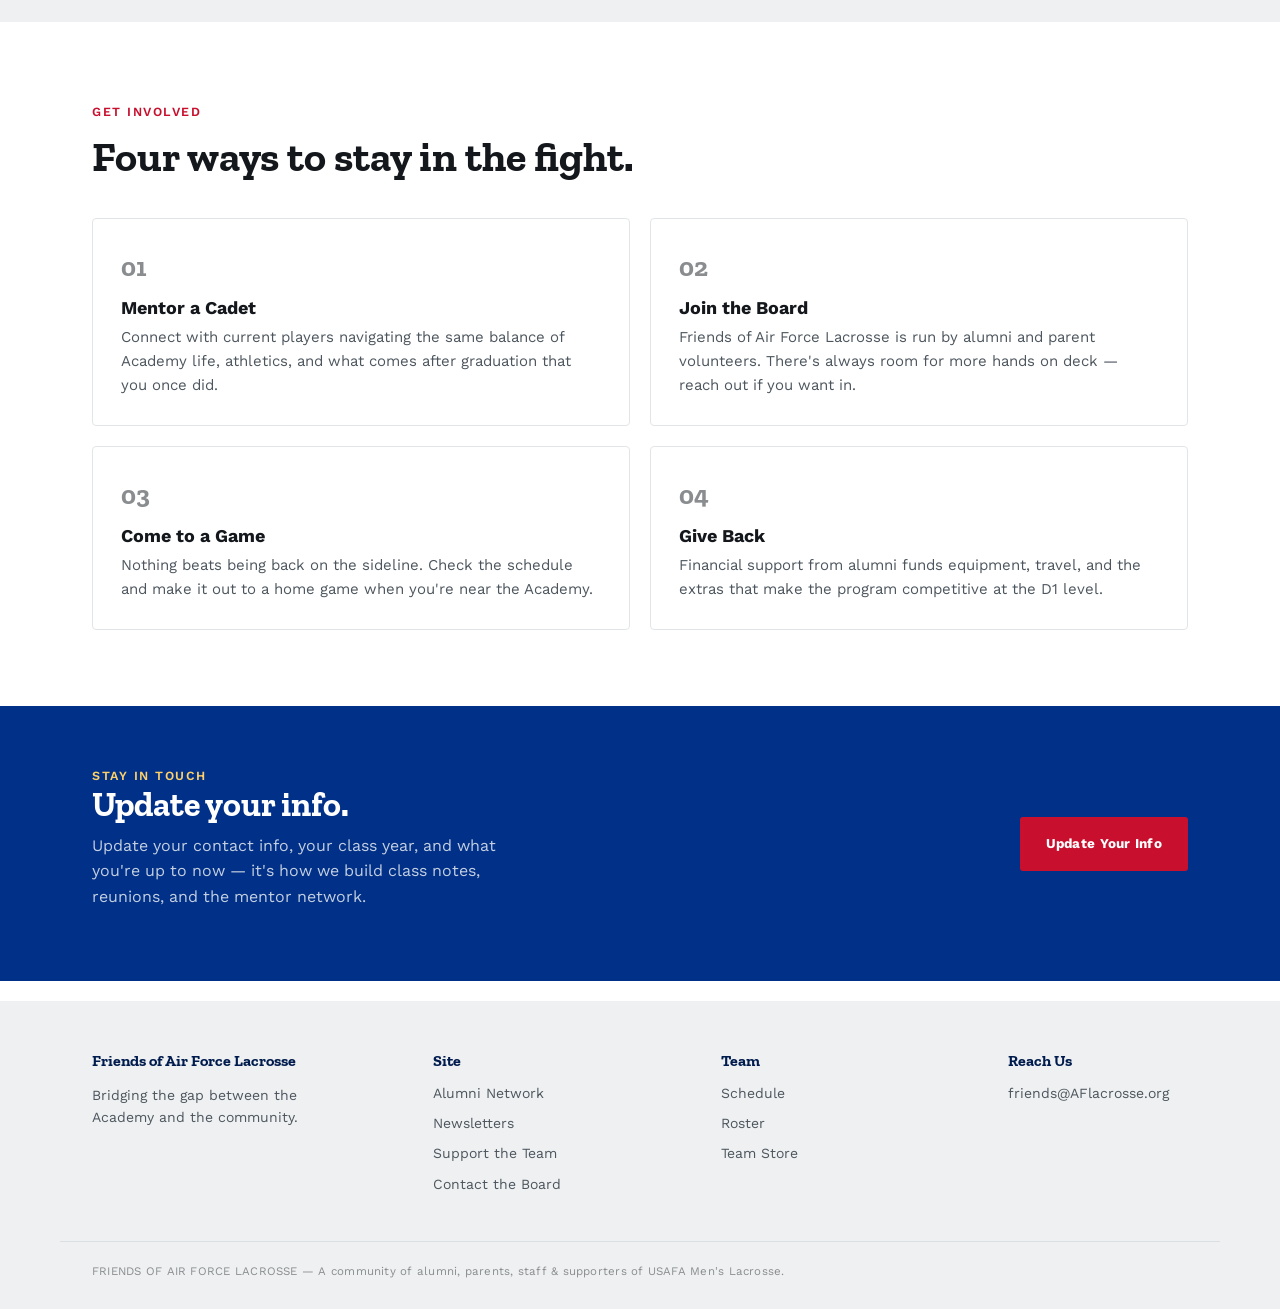
==== commit 5c310992: "Replace site logo with new Friends of Air Force Lacrosse crest Header mark, favicon, Apple touch ico" ====
--- a/alumni.html
+++ b/alumni.html
@@ -4,11 +4,12 @@
 <meta charset="UTF-8">
 <meta name="viewport" content="width=device-width, initial-scale=1.0">
 <title>Alumni Network — Friends of Air Force Lacrosse</title>
-<meta property="og:image" content="https://aflacrosse.org/images/logo.png">
+<meta property="og:image" content="https://aflacrosse.org/images/og-image.png">
 <meta property="og:title" content="Friends of Air Force Lacrosse">
 <meta property="og:description" content="Connecting Air Force Lacrosse alumni through mentorship, networking, and team support.">
 <meta property="og:url" content="https://aflacrosse.org">
-<link rel="icon" type="image/png" href="https://aflacrosse.org/images/logo.png">
+<link rel="icon" type="image/png" href="https://aflacrosse.org/images/favicon.png">
+<link rel="apple-touch-icon" href="https://aflacrosse.org/images/apple-touch-icon.png">
 <link rel="stylesheet" href="styles.css">
 </head>
 <body>
@@ -16,7 +17,7 @@
 <header class="site-header">
   <div class="wrap">
     <a class="brand" href="index.html">
-      <img src="images/logo.png" alt="" class="logo-mark" onerror="this.style.display='none'">
+      <img src="images/logo-mark.png" alt="" class="logo-mark" onerror="this.style.display='none'">
       <span class="brand-stack">Friends of Air Force Lacrosse<span>USAFA Men's Lacrosse</span></span>
     </a>
     <nav class="primary-nav">
--- a/styles.css
+++ b/styles.css
@@ -99,7 +99,7 @@
   gap: 12px;
   color: var(--blue-deep);
 }
-.logo-mark { height: 44px; width: auto; display: block; }
+.logo-mark { height: 56px; width: auto; display: block; }
 .brand-stack {
   font-family: var(--display);
   font-weight: 900;
@@ -143,6 +143,7 @@
 }
 @media (max-width: 620px) {
   .site-header .wrap { flex-wrap: wrap; height: auto; padding: 16px 22px; gap: 10px; }
+  .logo-mark { height: 44px; }
   nav.primary-nav ul { flex-wrap: wrap; }
 }
 
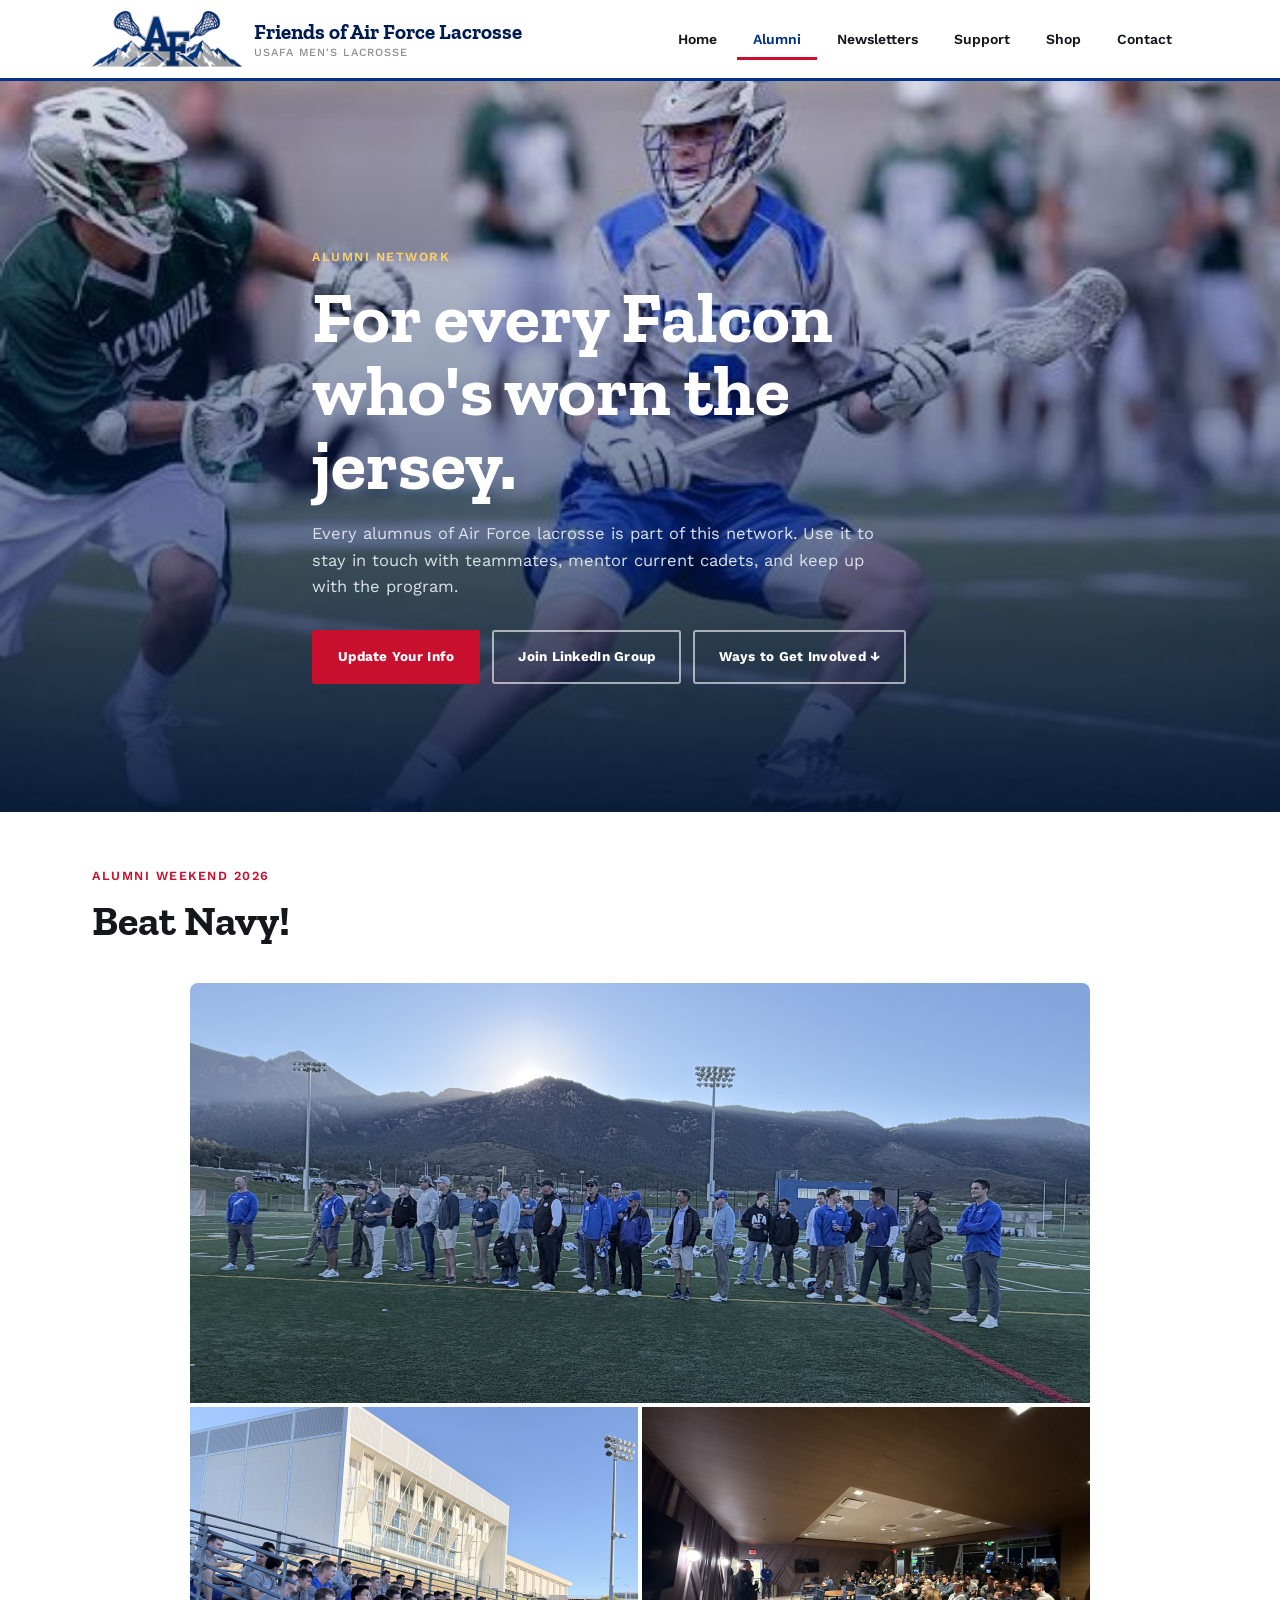
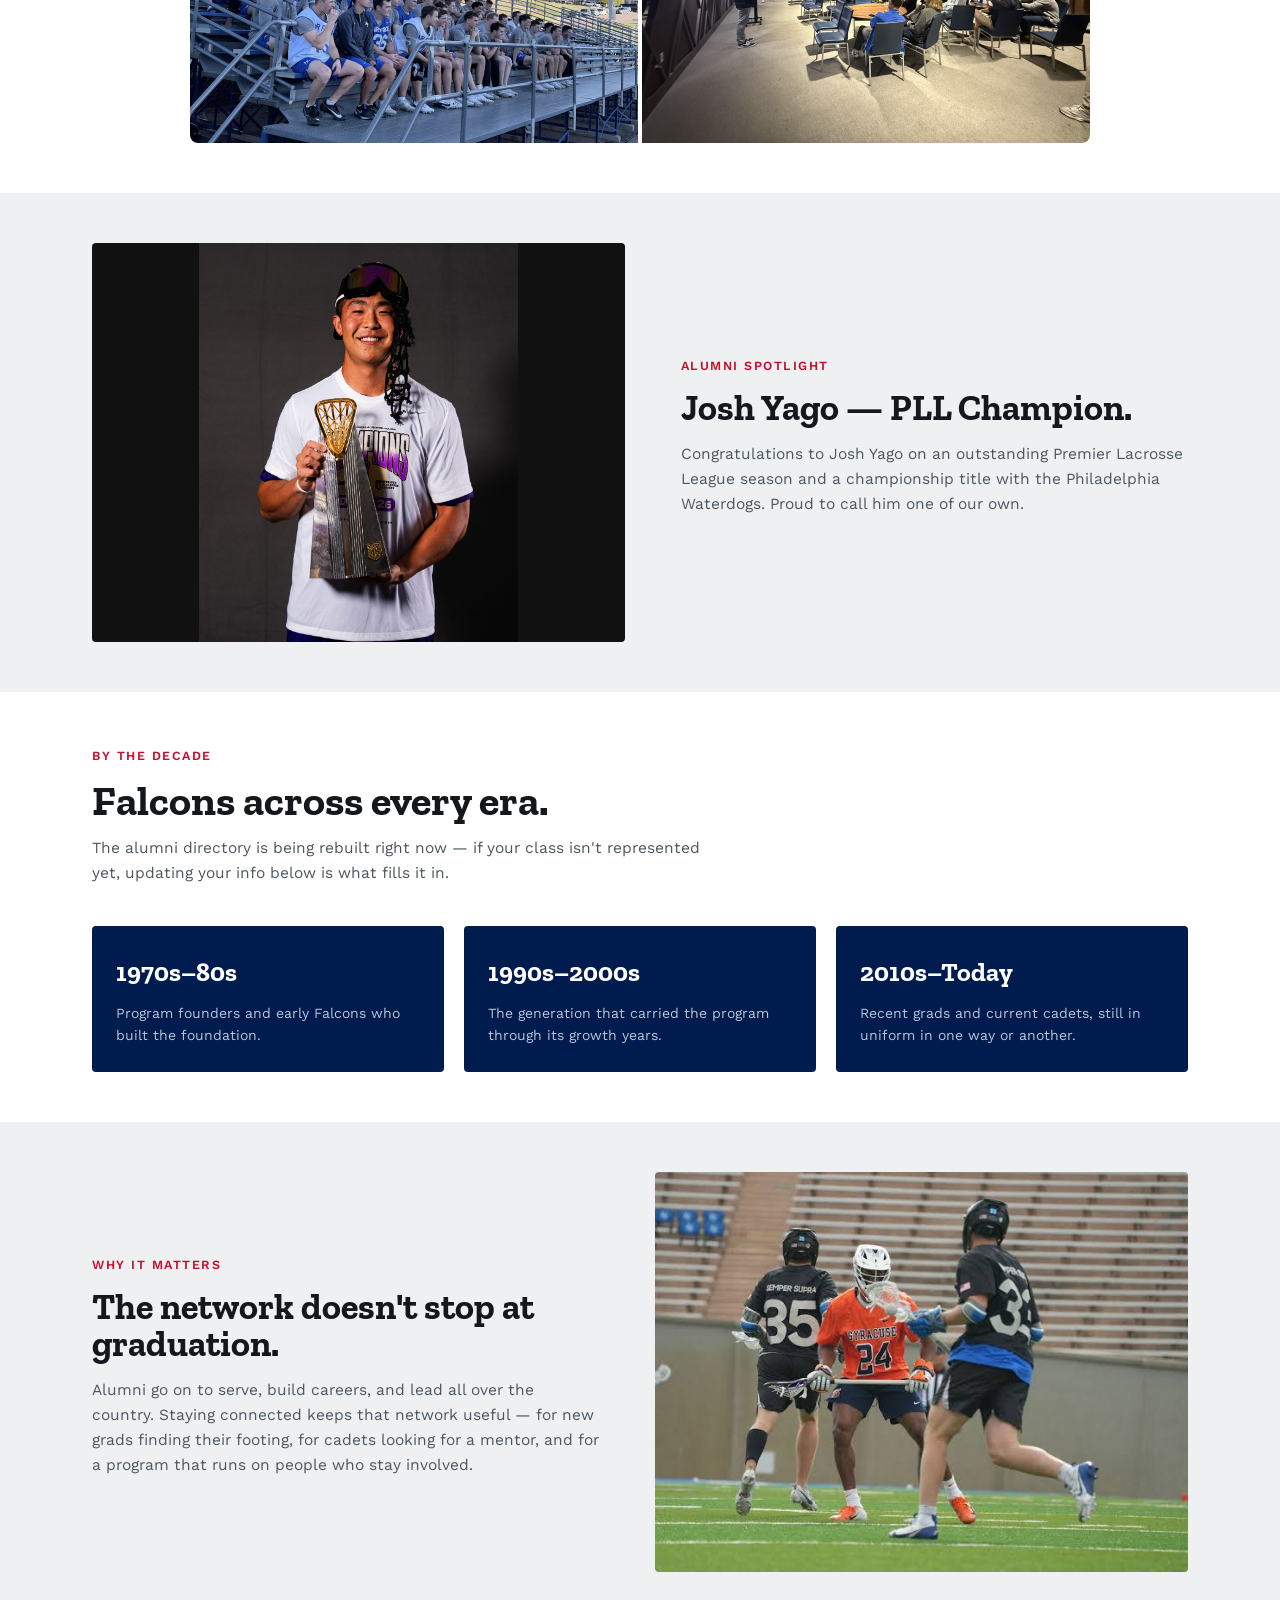
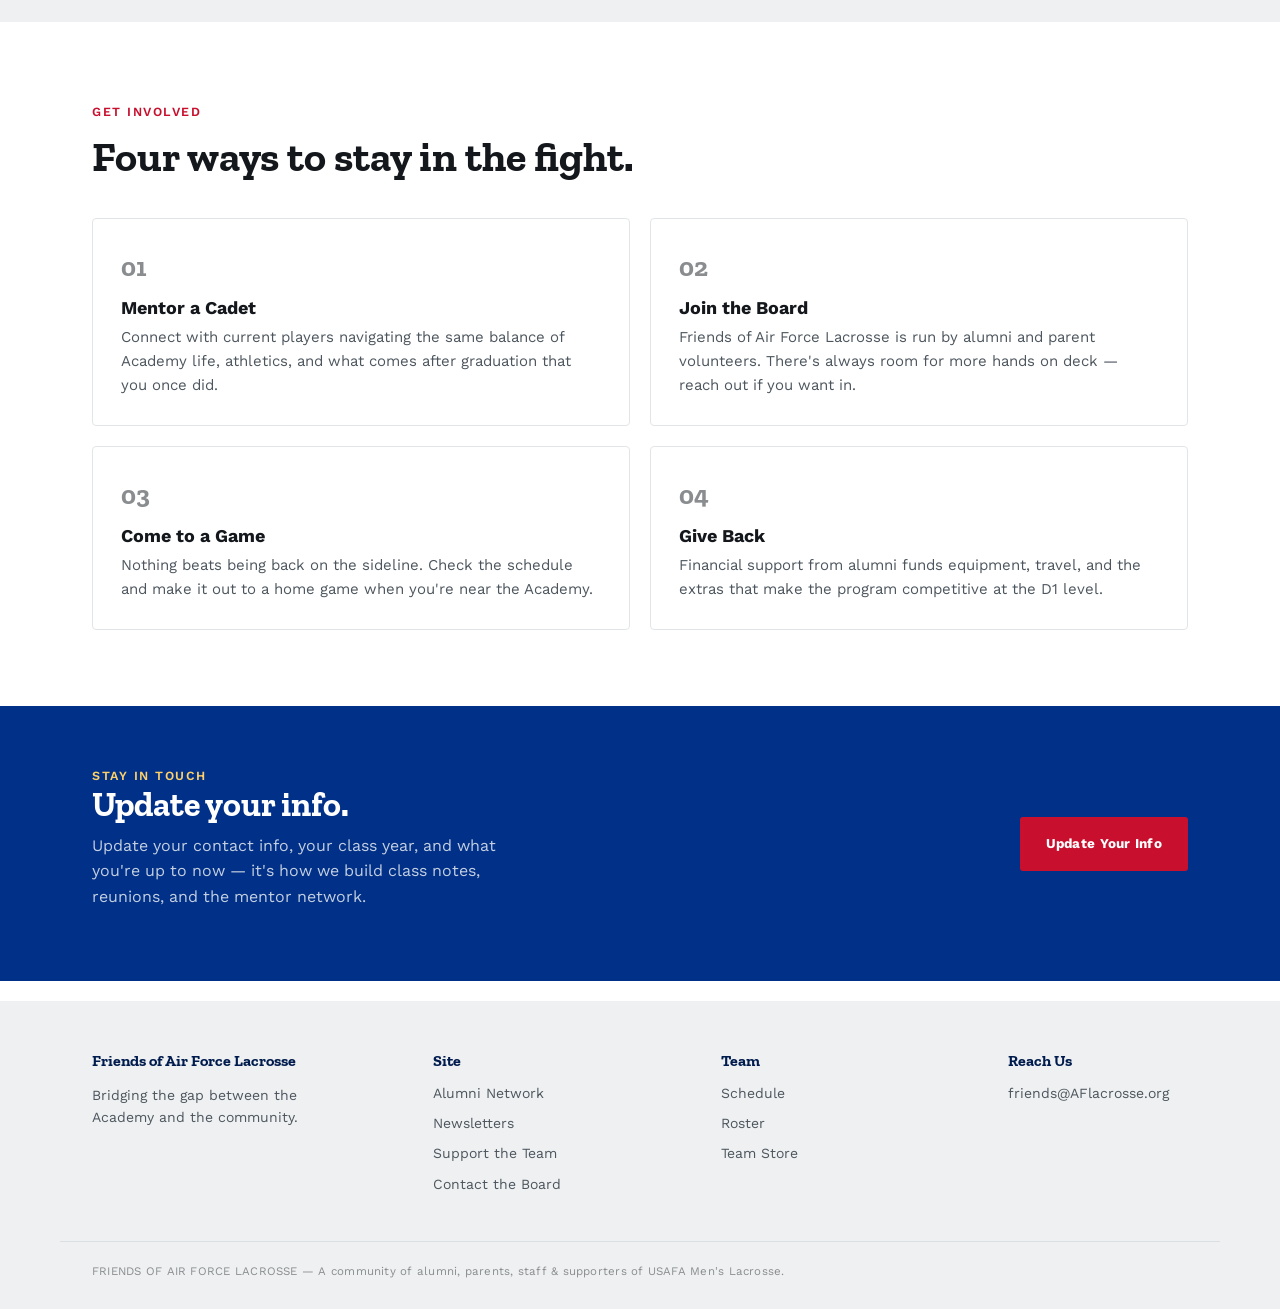
==== commit 23a57727: "Add Shop tab to nav and Shop button to home hero Links to the new AccessInk team store (opens in a n" ====
--- a/alumni.html
+++ b/alumni.html
@@ -26,6 +26,7 @@
         <li><a href="alumni.html" class="active">Alumni</a></li>
         <li><a href="newsletters.html">Newsletters</a></li>
         <li><a href="support.html">Support</a></li>
+        <li><a href="https://www.accessink.com/airforcelacrosse/shop/home" target="_blank" rel="noopener">Shop</a></li>
         <li><a href="contact.html">Contact</a></li>
       </ul>
     </nav>
